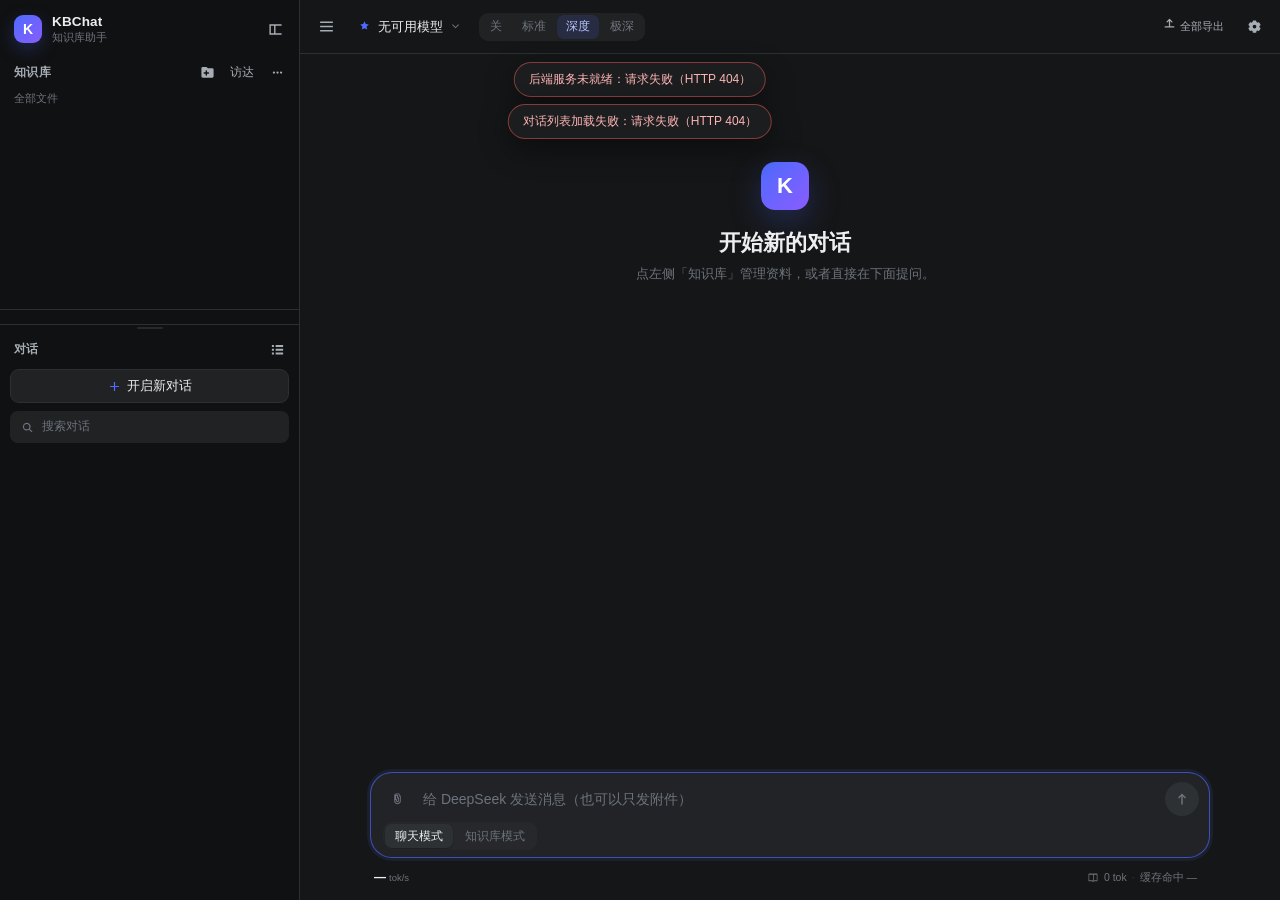
==== web/index.html @ 8028b0f0 "feat: initial commit with exact token counting" ====
<!DOCTYPE html>
<html lang="zh-CN">
<head>
  <meta charset="UTF-8">
  <meta name="viewport" content="width=device-width, initial-scale=1.0">
  <meta name="theme-color" content="#151617">
  <link rel="icon" href="./favicon.svg" type="image/svg+xml">
  <title>KBChat · 企业知识库助手</title>
  <link rel="stylesheet" href="./style.css">
  <script src="./vendor/marked.min.js"></script>
</head>
<body>
  <div id="app">
    <!-- ================= 侧边栏：只有对话 ================= -->
    <aside id="sidebar" aria-label="对话侧边栏">
      <div class="sb-inner">
        <div class="sb-brand">
          <div class="brand-mark">K</div>
          <div class="brand-text">
            <b>KBChat</b>
            <span>知识库助手</span>
          </div>
          <button id="btn-collapse-sidebar" class="icon-btn" title="收起侧边栏（Ctrl/⌘+B）" aria-label="收起侧边栏"></button>
        </div>

        <section id="kb-section" class="kb-section" aria-label="知识库">
          <div class="pane-head">
            <div class="pane-title">
              <span>知识库</span>
              <span class="pane-count" id="kb-title-count"></span>
            </div>
            <div class="pane-actions">
              <button id="btn-new-folder" class="icon-btn" title="新建目录" aria-label="新建目录"></button>
              <button id="btn-open-finder" class="btn btn-ghost btn-xs" title="在访达中打开知识库">访达</button>
              <button id="btn-kb-more" class="icon-btn" title="更多操作" aria-label="知识库更多操作"></button>
            </div>
          </div>
          <div class="kb-toolbar">
            <div class="kb-location" id="kb-location">全部文件</div>
          </div>
          <div class="tree-body">
            <div id="tree" class="tree" role="tree"></div>
            <div id="tree-empty" class="pane-empty" hidden>
              <p>知识库还是空的</p>
              <button id="btn-upload-empty" class="btn btn-primary btn-sm">在访达中打开</button>
            </div>
          </div>
          <div class="kb-stats" id="kb-stats"></div>
        </section>

        <div id="sb-splitter" class="sb-splitter" title="拖动调整知识库 / 对话比例" role="separator" aria-orientation="horizontal"></div>

        <section id="conv-section" class="conv-section" aria-label="对话列表">
          <div class="pane-head">
            <div class="pane-title">对话 <span class="pane-count" id="conv-count"></span></div>
            <div class="pane-actions">
              <button id="btn-conv-manage" class="icon-btn" title="批量管理" aria-label="批量管理" aria-pressed="false"></button>
            </div>
          </div>
          <button id="btn-new-conv" class="conv-new-btn">
            <span class="conv-new-ico" id="conv-new-ico"></span>
            <span>开启新对话</span>
          </button>
          <button id="btn-open-search" class="conv-search-trigger" type="button" title="搜索所有对话内容">
            <span class="conv-search-ico" id="conv-search-ico"></span>
            <span>搜索对话</span>
          </button>
          <div id="conv-list" class="conv-list" role="listbox" aria-label="对话列表"></div>

          <div id="conv-batch" class="conv-batch" hidden>
            <div class="conv-batch-head">
              <span id="conv-batch-count">已选 0 项</span>
              <button id="conv-batch-all" class="link-btn">全选</button>
            </div>
            <div class="conv-batch-actions">
              <button id="conv-batch-pin" class="btn btn-ghost btn-sm">置顶</button>
              <button id="conv-batch-del" class="btn btn-danger btn-sm">删除</button>
              <button id="conv-batch-cancel" class="btn btn-ghost btn-sm">取消</button>
            </div>
          </div>
        </section>
      </div>
      <div id="sidebar-resizer" class="sidebar-resizer" role="separator" aria-orientation="vertical" title="拖动调整侧边栏宽度"></div>
    </aside>
    <div id="sidebar-mask" hidden></div>

    <!-- ================= 主区域 ================= -->
    <main id="main">
      <header id="topbar">
        <button id="btn-hamburger" class="icon-btn" title="收起/展开侧边栏" aria-label="切换侧边栏"></button>

        <div class="topbar-item" id="model-select-wrap">
          <button id="model-select-btn" class="topbar-btn" aria-haspopup="listbox" aria-expanded="false" title="选择模型">
            <span class="model-star" id="model-star"></span>
            <span id="model-select-label">加载中…</span>
            <span class="caret" id="model-caret"></span>
          </button>
          <div id="model-menu" class="dropdown-menu" role="listbox" hidden></div>
        </div>

        <div class="depth-seg" id="depth-seg" role="radiogroup" aria-label="思考档位">
          <button class="seg-btn" data-depth="none" role="radio">关</button>
          <button class="seg-btn" data-depth="low" role="radio">标准</button>
          <button class="seg-btn" data-depth="high" role="radio">深度</button>
          <button class="seg-btn" data-depth="max" role="radio">极深</button>
        </div>

        <div class="topbar-spacer"></div>

        <button id="btn-export-conv" class="topbar-export" title="导出全部对话（txt）">
          <span id="topbar-export-ico"></span>
          <span class="topbar-export-label">全部导出</span>
        </button>
        <button id="btn-settings-top" class="icon-btn" title="设置" aria-label="设置"></button>
      </header>

      <div id="chat-scroll">
        <div id="chat-empty" class="chat-empty">
          <div class="empty-mark">K</div>
          <h1>开始新的对话</h1>
          <p>点左侧「知识库」管理资料，或者直接在下面提问。</p>
        </div>

        <div id="messages" class="messages" hidden></div>

      </div>

      <div id="quick-nav" class="quick-nav" hidden aria-label="对话快速定位">
        <div id="qn-panel" class="qn-panel">
          <div id="qn-track" class="qn-track" role="list" aria-label="对话快速定位"></div>
        </div>
        <div id="qn-preview" class="qn-preview" hidden aria-live="polite">
          <div id="qn-preview-text" class="qn-preview-text"></div>
          <div id="qn-preview-ai" class="qn-preview-ai" hidden></div>
          <div class="qn-preview-foot">
            <span id="qn-preview-title"></span>
            <span id="qn-preview-att"></span>
          </div>
        </div>
      </div>

      <div id="input-area">
        <div class="composer" id="composer">
          <div id="attachment-strip" class="attachment-strip" hidden></div>
          <div class="composer-row">
            <button id="btn-attach" class="composer-icon" title="添加附件（可多选，最多 50 个）" aria-label="添加附件"></button>
            <textarea id="chat-input" rows="1" placeholder="给 DeepSeek 发送消息（也可以只发附件）" aria-label="消息输入框"></textarea>
            <button id="btn-clear-draft" class="composer-cancel" hidden>取消</button>
            <button id="btn-send" class="send-btn" disabled aria-label="发送"></button>
          </div>
          <div class="composer-bar">
            <div class="mode-toggle" role="tablist" aria-label="对话模式">
              <button id="mode-chat" class="mode-btn active" role="tab" aria-selected="true">聊天模式</button>
              <button id="mode-kb" class="mode-btn" role="tab" aria-selected="false">知识库模式</button>
            </div>
            <div class="composer-spacer"></div>
            <div id="attach-summary" class="attach-summary" hidden></div>
            <div id="attach-warning" class="attach-warning" hidden></div>
          </div>
        </div>
        <div class="status-bar" id="status-bar">
          <div class="status-speed" id="status-speed" title="输出速度（tokens / 秒）">
            <span id="speed-value">—</span><span class="status-unit">tok/s</span>
          </div>
          <button type="button" class="status-tokens" id="status-tokens" title="查看 token 用量明细" aria-haspopup="dialog" aria-expanded="false">
            <span class="status-db" id="status-db"></span>
            <span id="status-context">0 tok</span>
            <span class="status-dot">·</span>
            <span id="status-cache">缓存命中 —</span>
          </button>
        </div>
        <div id="usage-pop" class="popover from-status" role="dialog" aria-label="Token 用量" hidden>
          <div class="pop-head">
            <span>Token 用量</span>
            <span class="mini-badge" id="up-precision">—</span>
          </div>
          <div class="up-row"><span>当前上下文</span><b id="up-context">0 / 1,000,000</b></div>
          <div class="up-bar"><span id="up-fill"></span></div>
          <div class="up-row"><span>占上下文比例</span><b id="up-context-pct">0%</b></div>
          <div class="up-sep"></div>
          <div class="up-row"><span>本会话累计</span><b id="up-conv">0 tokens</b></div>
          <div class="up-grid">
            <div><span>输入</span><b id="up-prompt">0</b></div>
            <div><span>输出</span><b id="up-completion">0</b></div>
          </div>
          <div class="up-sep"></div>
          <div class="up-row"><span>缓存命中</span><b id="up-cache-rate">—</b></div>
          <div class="up-grid up-grid-cache">
            <div><span>未缓存输入</span><b id="up-cache-miss">—</b></div>
            <div><span>缓存读取</span><b id="up-cache-hit">—</b></div>
          </div>
          <div class="up-sep"></div>
          <p class="up-note" id="up-note">输入 = 每轮请求的 prompt（含历史与附件），逐轮累加；输出 = 每次回复。计数由 DeepSeek 分词器精确统计。</p>
        </div>

      </div>
    </main>
  </div>

  <!-- ================= 全文搜索 ================= -->
  <div class="modal-mask" id="search-modal" hidden>
    <div class="modal search-modal" role="dialog" aria-modal="true" aria-labelledby="search-title">
      <div class="search-head">
        <span class="search-head-ico" id="search-head-ico"></span>
        <input id="search-input" class="search-input" type="search" placeholder="搜索所有对话内容" autocomplete="off" aria-label="搜索所有对话内容">
        <button id="search-close" class="icon-btn" type="button" title="关闭" aria-label="关闭搜索"></button>
      </div>
      <div id="search-results" class="search-results"></div>
      <div class="search-foot">
        <span id="search-count">输入关键词，搜索所有对话内容</span>
        <span>Esc 关闭 · Enter 打开第一条</span>
      </div>
    </div>
  </div>

  <!-- ================= 设置 ================= -->
  <div class="modal-mask" id="settings-modal" hidden>
    <div class="modal modal-settings" role="dialog" aria-modal="true" aria-labelledby="settings-title">
      <div class="modal-head">
        <h1 class="modal-title" id="settings-title">设置</h1>
        <button class="icon-btn" data-close="settings-modal" aria-label="关闭"></button>
      </div>
      <div class="settings-body">
        <section class="settings-sec">
          <h2>接口</h2>
          <div class="form-item">
            <label for="set-baseurl">Base URL</label>
            <input type="text" id="set-baseurl" class="input" placeholder="https://api.example.com/v1" autocomplete="off">
          </div>
          <div class="form-item">
            <label for="set-apikey">API Key</label>
            <div class="input-affix">
              <input type="password" id="set-apikey" class="input" placeholder="留空则不修改" autocomplete="new-password">
              <button type="button" id="btn-key-toggle" class="icon-btn input-affix-btn" title="显示/隐藏" aria-label="显示或隐藏 API Key"></button>
            </div>
          </div>
          <div class="form-item">
            <label for="set-model">模型</label>
            <input type="text" id="set-model" class="input" list="model-options" placeholder="输入模型名称，例如 deepseek-flash" autocomplete="off">
            <datalist id="model-options"></datalist>
            <p class="form-hint">可直接输入其他 OpenAI 兼容模型名称；deepseek-flash 为建议值。</p>
          </div>
        </section>

        <section class="settings-sec">
          <h2>上下文</h2>
          <div class="form-item">
            <label for="set-quota">上下文上限（tokens）</label>
            <input type="number" id="set-quota" class="input" min="1" step="1">
            <p class="form-hint">模型上下文长度，默认 1,000,000。底部状态栏显示当前会话上下文占用。</p>
          </div>
          <div class="form-item">
            <label>默认思考档位</label>
            <div class="depth-seg" id="depth-seg-settings" role="radiogroup" aria-label="思考档位">
              <button type="button" class="seg-btn" data-depth="none">关</button>
              <button type="button" class="seg-btn" data-depth="low">标准</button>
              <button type="button" class="seg-btn" data-depth="high">深度</button>
              <button type="button" class="seg-btn" data-depth="max">极深</button>
            </div>
          </div>
          <p class="form-hint" id="tokenizer-note"></p>
        </section>

      </div>
      <div class="modal-footer">
        <button class="btn btn-ghost" id="btn-settings-cancel">取消</button>
        <button class="btn btn-primary" id="btn-settings-save">保存</button>
      </div>
    </div>
  </div>

  <!-- ================= 文件预览 ================= -->
  <div class="modal-mask" id="preview-modal" hidden>
    <div class="modal modal-wide" role="dialog" aria-modal="true" aria-labelledby="preview-title">
      <div class="modal-head">
        <div>
          <h1 class="modal-title" id="preview-title">文件预览</h1>
          <p class="modal-sub" id="preview-meta"></p>
        </div>
        <button class="icon-btn" data-close="preview-modal" aria-label="关闭"></button>
      </div>
      <pre id="preview-content" class="preview-content"></pre>
      <div class="modal-footer">
        <button class="btn btn-ghost" id="btn-preview-download">下载原文件</button>
        <button class="btn btn-ghost" id="btn-preview-close">关闭</button>
      </div>
    </div>
  </div>

  <!-- ================= 图片灯箱 ================= -->
  <div id="image-lightbox" class="image-lightbox" hidden role="dialog" aria-modal="true" aria-label="图片预览">
    <button id="lb-close" class="lb-btn lb-close" type="button" title="关闭" aria-label="关闭"></button>
    <button id="lb-prev" class="lb-btn lb-prev" type="button" title="上一张" aria-label="上一张"></button>
    <img id="lb-img" class="lb-img" alt="">
    <button id="lb-next" class="lb-btn lb-next" type="button" title="下一张" aria-label="下一张"></button>
    <div class="lb-cap"><span id="lb-name"></span><span id="lb-index"></span></div>
  </div>

  <!-- ================= 访达式知识库窗口 ================= -->
  <div class="modal-mask finder-mask" id="finder-modal" hidden>
    <div class="finder" id="finder" role="dialog" aria-modal="true" aria-labelledby="finder-title">
      <div class="finder-titlebar" id="finder-titlebar">
        <button id="finder-close" class="traffic-close" title="关闭" aria-label="关闭知识库"></button>
        <div class="finder-title" id="finder-title">知识库</div>
        <div class="finder-title-actions">
          <button id="finder-new-folder" class="icon-btn" title="新建文件夹" aria-label="新建文件夹"></button>
          <button id="finder-refresh" class="icon-btn" title="刷新" aria-label="刷新"></button>
          <button id="finder-import" class="btn btn-ghost btn-xs" title="导入文件或文件夹">导入</button>
        </div>
      </div>

      <div class="finder-toolbar">
        <div class="finder-nav">
          <button id="finder-back" class="icon-btn" title="后退" aria-label="后退"></button>
          <button id="finder-forward" class="icon-btn" title="前进" aria-label="前进"></button>
        </div>
        <div id="finder-crumbs" class="finder-crumbs"></div>
        <div class="finder-toolbar-spacer"></div>
        <div class="finder-view-toggle">
          <button id="finder-view-list" class="icon-btn active" title="列表视图" aria-label="列表视图"></button>
          <button id="finder-view-grid" class="icon-btn" title="图标视图" aria-label="图标视图"></button>
        </div>
        <button id="finder-sort-btn" class="btn btn-ghost btn-xs" title="排序方式">名称 ↑</button>
        <label class="finder-search">
          <span id="finder-search-ico"></span>
          <input id="finder-search" type="search" placeholder="搜索当前文件夹" autocomplete="off">
        </label>
      </div>

      <div id="finder-list-head" class="finder-list-head">
        <button type="button" data-sort="name" class="fh fh-name">名称<span class="sort-ind"></span></button>
        <button type="button" data-sort="date" class="fh fh-date">修改日期<span class="sort-ind"></span></button>
        <button type="button" data-sort="size" class="fh fh-size">大小<span class="sort-ind"></span></button>
        <button type="button" data-sort="kind" class="fh fh-kind">种类<span class="sort-ind"></span></button>
      </div>

      <div id="finder-body" class="finder-body" tabindex="0"></div>

      <div class="finder-statusbar">
        <span id="finder-status">0 个项目</span>
        <span id="finder-total"></span>
        <span id="finder-selection"></span>
        <div class="finder-status-actions" id="finder-status-actions" hidden>
          <button id="finder-act-open" class="btn btn-ghost btn-xs">打开</button>
          <button id="finder-act-rename" class="btn btn-ghost btn-xs">重命名</button>
          <button id="finder-act-copy" class="btn btn-ghost btn-xs">复制</button>
          <button id="finder-act-paste" class="btn btn-ghost btn-xs">粘贴</button>
          <button id="finder-act-delete" class="btn btn-ghost btn-xs danger">删除</button>
        </div>
        <span class="finder-hint" id="finder-hint">拖入文件 / 文件夹即可入库</span>
      </div>

      <div id="finder-drop" class="finder-drop" hidden>
        <div class="finder-drop-card">
          <span id="finder-drop-ico"></span>
          <b>松开即可导入</b>
          <small>文件与文件夹都会保留目录结构</small>
        </div>
      </div>
    </div>
  </div>

  <!-- ================= 确认 / 输入弹窗 ================= -->
  <div class="modal-mask" id="confirm-modal" hidden>
    <div class="modal modal-sm" role="alertdialog" aria-modal="true" aria-labelledby="confirm-title">
      <h1 class="modal-title" id="confirm-title">请确认</h1>
      <p class="confirm-text" id="confirm-text">确认删除？</p>
      <div class="modal-footer">
        <button class="btn btn-ghost" id="btn-confirm-cancel">取消</button>
        <button class="btn btn-danger" id="btn-confirm-ok">删除</button>
      </div>
    </div>
  </div>

  <div class="modal-mask" id="prompt-modal" hidden>
    <div class="modal modal-sm" role="dialog" aria-modal="true" aria-labelledby="prompt-title">
      <h1 class="modal-title" id="prompt-title">输入</h1>
      <div class="form-item">
        <label id="prompt-label" for="prompt-input">名称</label>
        <input type="text" id="prompt-input" class="input" autocomplete="off">
      </div>
      <div class="modal-footer">
        <button class="btn btn-ghost" id="btn-prompt-cancel">取消</button>
        <button class="btn btn-primary" id="btn-prompt-ok">确定</button>
      </div>
    </div>
  </div>

  <div id="toast-container" aria-live="polite"></div>

  <input type="file" id="file-upload-input" multiple hidden accept=".txt,.md,.csv,.pdf,.docx,.xlsx">
  <input type="file" id="folder-upload-input" webkitdirectory multiple hidden>
  <input type="file" id="chat-attach-input" multiple hidden accept=".txt,.md,.csv,.pdf,.docx,.xlsx,image/*">
  <input type="file" id="edit-attach-input" multiple hidden accept=".txt,.md,.csv,.pdf,.docx,.xlsx,image/*">
  <input type="file" id="file-import-input" accept=".json,application/json" hidden>

  <script type="module" src="./app.js"></script>
</body>
</html>
---- web/style.css ----
/* ============================================================
   KBChat · 深色知识库聊天工作台
   设计目标：30% 知识库 / 70% 对话；两块独立滚动；附件横向卡片；
   对话末尾精确 token 汇总；右侧可选快速定位。
   ============================================================ */

:root {
  color-scheme: dark;
  --bg: #151617;
  --bg-sidebar: #101112;
  --bg-elev: #1b1d1f;
  --surface: #202224;
  --surface-2: #26282b;
  --surface-3: #2e3134;
  --border: #2c2f33;
  --border-strong: #3b3f44;
  --text: #eceef0;
  --text-2: #a7adb5;
  --text-3: #6d737c;
  --text-think: #8fa4c9;
  --accent: #4d6bfe;
  --accent-hover: #607dff;
  --accent-soft: rgba(77, 107, 254, .14);
  --user-bubble: #26324a;
  --danger: #f05b5b;
  --warning: #e6a23c;
  --success: #43c98b;
  --radius-sm: 8px;
  --radius-md: 12px;
  --radius-lg: 18px;
  --radius-xl: 22px;
  --sidebar-w: 300px;
  --kb-h: 30%;
  --topbar-h: 54px;
  --font: -apple-system, BlinkMacSystemFont, "Segoe UI", "PingFang SC",
    "Hiragino Sans GB", "Microsoft YaHei", "Helvetica Neue", sans-serif;
  --mono: ui-monospace, SFMono-Regular, "SF Mono", Consolas, "Liberation Mono", monospace;
}

* { box-sizing: border-box; margin: 0; padding: 0; }

[hidden] { display: none !important; }

html, body {
  height: 100%;
  overflow: hidden;
  background: var(--bg);
  color: var(--text);
  font-family: var(--font);
  font-size: 14px;
  line-height: 1.6;
  -webkit-font-smoothing: antialiased;
  text-rendering: optimizeLegibility;
}

button, input, textarea, select { font: inherit; color: inherit; }
button { background: none; border: none; cursor: pointer; }
button:disabled { cursor: not-allowed; }
img { display: block; }
a { color: var(--accent); }

:focus-visible { outline: 2px solid rgba(77, 107, 254, .55); outline-offset: 1px; }

* { scrollbar-width: thin; scrollbar-color: #35393e transparent; }
::-webkit-scrollbar { width: 10px; height: 10px; }
::-webkit-scrollbar-track { background: transparent; }
::-webkit-scrollbar-thumb {
  background: #35393e; border-radius: 8px;
  border: 2px solid transparent; background-clip: content-box;
}
::-webkit-scrollbar-thumb:hover { background: #474c52; background-clip: content-box; }

.ico { display: block; flex: 0 0 auto; }

#app { display: flex; height: 100dvh; overflow: hidden; }

/* ============================================================
   侧边栏
   ============================================================ */
#sidebar {
  position: relative;
  width: var(--sidebar-w);
  flex: 0 0 var(--sidebar-w);
  display: flex;
  flex-direction: column;
  background: var(--bg-sidebar);
  border-right: 1px solid var(--border);
  transition: width .22s ease, flex-basis .22s ease;
  z-index: 30;
}

.sb-inner {
  display: flex;
  flex-direction: column;
  height: 100%;
  min-width: 0;
  overflow: hidden;
  transition: opacity .16s ease;
}

body.sidebar-collapsed #sidebar { width: 0; flex-basis: 0; border-right: none; }
body.sidebar-collapsed .sb-inner { opacity: 0; pointer-events: none; }

.sidebar-resizer {
  position: absolute; top: 0; right: -3px; width: 6px; height: 100%;
  cursor: col-resize; z-index: 45; border-radius: 3px;
}
.sidebar-resizer:hover, .sidebar-resizer.dragging { background: var(--accent-soft); }

.sb-brand {
  display: flex; align-items: center; gap: 10px;
  padding: 14px 10px 10px 14px; flex: 0 0 auto;
}
.brand-mark {
  width: 28px; height: 28px; border-radius: 9px; flex: 0 0 28px;
  display: grid; place-items: center;
  font-weight: 700; font-size: 14px; color: #fff;
  background: linear-gradient(135deg, #4d6bfe, #8a5cff);
  box-shadow: 0 6px 18px rgba(77, 107, 254, .25);
}
.brand-text { min-width: 0; line-height: 1.25; }
.brand-text b { display: block; font-size: 13.5px; letter-spacing: .01em; }
.brand-text span { display: block; font-size: 10.5px; color: var(--text-3); }
#btn-collapse-sidebar { margin-left: auto; }

/* ---- 知识库 ---- */
.kb-section {
  flex: 0 0 var(--kb-h);
  min-height: 150px;
  max-height: 70%;
  display: flex; flex-direction: column; min-width: 0;
}
.pane-head {
  display: flex; align-items: center; justify-content: space-between;
  gap: 6px; padding: 4px 8px 4px 14px; flex: 0 0 auto;
}
.pane-title {
  display: flex; align-items: baseline; gap: 6px;
  font-size: 11.5px; font-weight: 600; letter-spacing: .04em; color: var(--text-2);
}
.pane-count { font-size: 10.5px; font-weight: 400; color: var(--text-3); }
.pane-actions { display: flex; align-items: center; gap: 1px; }

.kb-toolbar {
  display: flex; align-items: center; justify-content: space-between; gap: 8px;
  padding: 0 14px 6px; font-size: 10.5px; color: var(--text-3);
  flex: 0 0 auto;
}
.kb-location { overflow: hidden; text-overflow: ellipsis; white-space: nowrap; }
.kb-total { font-variant-numeric: tabular-nums; white-space: nowrap; }

.tree-body {
  flex: 1 1 auto; min-height: 0; display: flex; flex-direction: column;
  overflow: hidden; padding: 0 6px;
}
.tree { flex: 1 1 auto; min-height: 0; overflow-y: auto; overflow-x: hidden; padding: 2px 0 8px; }
.kb-stats {
  flex: 0 0 auto; padding: 6px 14px 8px;
  font-size: 10.5px; color: var(--text-3);
  border-top: 1px solid var(--border);
  display: flex; justify-content: space-between; gap: 12px;
  font-variant-numeric: tabular-nums; white-space: nowrap;
}
.kb-stats span { overflow: hidden; text-overflow: ellipsis; }

.pane-empty {
  flex: 1; display: flex; flex-direction: column; align-items: center; justify-content: center;
  gap: 10px; text-align: center; color: var(--text-3); font-size: 11.5px;
  padding: 14px;
}

/* ---- 目录树行 ---- */
.tree-row {
  position: relative;
  display: flex; align-items: center; gap: 5px;
  height: 29px;
  padding: 0 6px 0 calc(4px + var(--depth, 0) * 14px);
  border-radius: 7px;
  color: var(--text-2);
  font-size: 12.5px; line-height: 18px;
  cursor: pointer; user-select: none;
  transition: background .12s ease, color .12s ease;
}
.tree-row:hover { background: var(--surface); color: var(--text); }
.tree-row.selected { background: var(--accent-soft); color: #ccd5ff; }
.tree-row.drag-over { outline: 1px dashed var(--accent); outline-offset: -1px; }
.tree-twisty {
  flex: 0 0 12px; width: 12px; height: 12px;
  display: grid; place-items: center; color: var(--text-3);
  transition: transform .12s ease; border-radius: 3px;
}
.tree-row.open .tree-twisty { transform: rotate(90deg); }
.tree-twisty.leaf { visibility: hidden; }
.tree-ico { flex: 0 0 15px; display: flex; color: var(--text-3); }
.tree-row.folder .tree-ico { color: #8ea2c9; }
.tree-row.selected .tree-ico { color: var(--accent); }
.tree-name { flex: 1; min-width: 0; overflow: hidden; text-overflow: ellipsis; white-space: nowrap; }
.tree-meta {
  flex: 0 0 auto; font-size: 9.5px; color: var(--text-3);
  font-variant-numeric: tabular-nums; letter-spacing: -.01em;
}
.tree-acts { display: none; align-items: center; gap: 1px; }
.tree-row:hover .tree-meta { display: none; }
.tree-row:hover .tree-acts { display: flex; }
.tree-act {
  width: 20px; height: 20px; border-radius: 5px;
  display: grid; place-items: center; color: var(--text-3);
}
.tree-act:hover { background: var(--surface-3); color: var(--text); }
.tree-act.danger:hover { background: rgba(240, 91, 91, .16); color: var(--danger); }

.sb-splitter {
  position: relative; flex: 0 0 7px; height: 7px; cursor: row-resize;
  border-top: 1px solid var(--border);
}
.sb-splitter::after {
  content: ""; position: absolute; left: 50%; top: 50%;
  transform: translate(-50%, -50%);
  width: 26px; height: 2px; border-radius: 2px;
  background: var(--border-strong); opacity: .55;
  transition: opacity .12s, background .12s;
}
.sb-splitter:hover::after, .sb-splitter.dragging::after { opacity: 1; background: var(--accent); }

/* ---- 对话列表 ---- */
.conv-section {
  flex: 1 1 auto; min-height: 0;
  display: flex; flex-direction: column;
  padding-bottom: 6px;
}
.conv-search-ico { color: var(--text-3); display: flex; }

.conv-list { flex: 1 1 auto; min-height: 0; overflow-y: auto; padding: 2px 6px 10px; }
.conv-group {
  padding: 9px 8px 4px; font-size: 10px; color: var(--text-3);
  letter-spacing: .06em; user-select: none;
}
.conv-item {
  position: relative;
  display: flex; align-items: center; gap: 7px;
  padding: 6px 8px; min-height: 34px;
  border-radius: 8px; cursor: pointer;
  transition: background .12s ease;
}
.conv-item:hover { background: var(--surface); }
.conv-item.selected { background: var(--accent-soft); }
.conv-item.dragging { opacity: .45; }
.conv-item.drag-over { box-shadow: inset 0 2px 0 0 var(--accent); }
.conv-mode { flex: 0 0 14px; display: flex; color: var(--text-3); }
.conv-item.selected .conv-mode { color: var(--accent); }
.conv-main { flex: 1; min-width: 0; display: flex; flex-direction: column; }
.conv-title {
  font-size: 12.5px; line-height: 17px; color: var(--text);
  white-space: nowrap; overflow: hidden; text-overflow: ellipsis;
}
.conv-item.selected .conv-title { color: #d6deff; }
.conv-time { font-size: 9.5px; line-height: 13px; color: var(--text-3); font-variant-numeric: tabular-nums; }
.conv-actions {
  display: none; align-items: center; gap: 1px;
  position: absolute; right: 4px; top: 50%; transform: translateY(-50%);
  padding: 2px; border-radius: 6px;
  background: var(--surface-2); box-shadow: 0 2px 8px rgba(0, 0, 0, .3);
}
.conv-item:hover .conv-actions { display: flex; }
.conv-actions .icon-btn { width: 22px; height: 22px; }

.conv-empty {
  padding: 30px 12px; text-align: center;
  font-size: 11.5px; color: var(--text-3); line-height: 1.8;
}

/* ============================================================
   主区域 / 顶栏
   ============================================================ */
#main {
  position: relative; flex: 1 1 auto; min-width: 0;
  display: flex; flex-direction: column;
}

#topbar {
  position: relative; z-index: 20;
  flex: 0 0 var(--topbar-h); height: var(--topbar-h);
  display: flex; align-items: center; gap: 8px;
  padding: 0 12px;
  border-bottom: 1px solid var(--border);
  background: var(--bg);
}
.topbar-spacer { flex: 1 1 auto; }
.topbar-item { position: relative; }

.topbar-btn {
  display: inline-flex; align-items: center; gap: 7px;
  height: 32px; padding: 0 9px; border-radius: 8px;
  border: 1px solid transparent;
  font-size: 12.5px; color: var(--text);
  transition: background .12s ease;
}
.topbar-btn:hover { background: var(--surface); }
.model-star, .caret { display: flex; color: var(--text-3); }
.model-star { color: var(--accent); }
#model-select-label { max-width: 180px; overflow: hidden; text-overflow: ellipsis; white-space: nowrap; }

.depth-seg {
  display: inline-flex; align-items: center; gap: 2px;
  padding: 2px; border-radius: 9px;
  background: var(--surface);
}
.seg-btn {
  height: 24px; padding: 0 9px; border-radius: 7px;
  font-size: 11.5px; color: var(--text-3);
  transition: background .12s, color .12s;
}
.seg-btn:hover { color: var(--text-2); }
.seg-btn.active { background: var(--accent-soft); color: #b8c4ff; }

/* 用量弹层 */
.popover {
  position: fixed; top: calc(var(--topbar-h) + 6px); right: 74px;
  width: 336px; z-index: 80;
  padding: 14px 16px;
  background: var(--bg-elev);
  border: 1px solid var(--border-strong);
  border-radius: 14px;
  box-shadow: 0 20px 60px rgba(0, 0, 0, .55);
  animation: pop-in .12s ease-out;
}
@keyframes pop-in { from { opacity: 0; transform: translateY(-4px) scale(.99); } to { opacity: 1; transform: none; } }
.pop-head { display: flex; align-items: center; justify-content: space-between; margin-bottom: 10px; font-size: 12px; color: var(--text-2); font-weight: 600; }
.up-row { display: flex; align-items: baseline; justify-content: space-between; gap: 10px; padding: 3px 0; font-size: 11.5px; color: var(--text-3); }
.up-row b { font-weight: 500; color: var(--text); font-variant-numeric: tabular-nums; }
.up-bar { height: 5px; margin: 5px 0 3px; border-radius: 3px; background: var(--surface-3); overflow: hidden; }
.up-bar span { display: block; height: 100%; width: 0; background: var(--accent); border-radius: 3px; }
.up-sep { height: 1px; background: var(--border); margin: 9px 0 7px; }
.up-grid { display: grid; grid-template-columns: repeat(3, 1fr); gap: 8px; margin: 4px 0 2px; }
.up-grid div { background: var(--surface); border: 1px solid var(--border); border-radius: 8px; padding: 6px 8px; }
.up-grid span { display: block; font-size: 9.5px; color: var(--text-3); }
.up-grid b { display: block; font-size: 12px; font-weight: 500; font-variant-numeric: tabular-nums; }
.up-note { margin-top: 9px; font-size: 10px; line-height: 16px; color: var(--text-3); }

/* ============================================================
   对话流
   ============================================================ */
#chat-scroll {
  flex: 1 1 auto; min-height: 0;
  overflow-y: auto; overflow-x: hidden;
  scroll-behavior: auto;
  scrollbar-gutter: stable;
}

.messages {
  width: 100%; max-width: 840px; margin: 0 auto;
  padding: 26px 24px 8px;
  display: flex; flex-direction: column; gap: 26px;
}

.chat-empty {
  max-width: 720px; margin: 0 auto;
  padding: 12vh 24px 24px; text-align: center; color: var(--text-2);
}
.empty-mark {
  width: 48px; height: 48px; margin: 0 auto 18px;
  border-radius: 14px; display: grid; place-items: center;
  font-weight: 700; font-size: 22px; color: #fff;
  background: linear-gradient(135deg, #4d6bfe, #8a5cff);
  box-shadow: 0 12px 32px rgba(77, 107, 254, .25);
}
.chat-empty h1 { font-size: 22px; line-height: 30px; font-weight: 600; color: var(--text); margin-bottom: 6px; }
.chat-empty p { font-size: 12.5px; color: var(--text-3); }
/* ---- 用户消息 ---- */
.msg-user-wrap {
  align-self: flex-end;
  max-width: 82%;
  display: flex; flex-direction: column; align-items: flex-end; gap: 7px;
  animation: msg-in .18s ease-out;
}
.msg-user {
  background: var(--user-bubble);
  border-radius: 16px 16px 4px 16px;
  padding: 9px 14px;
  font-size: 14px; line-height: 23px; color: #eef1ff;
  white-space: pre-wrap; word-break: break-word; overflow-wrap: anywhere;
}
.msg-user:empty { display: none; }
.msg-user-wrap .attach-row { width: 100%; justify-content: flex-end; }
.msg-user-actions {
  display: flex; gap: 10px; padding-right: 2px;
  opacity: 0; transition: opacity .12s;
}
.msg-user-wrap:hover .msg-user-actions { opacity: 1; }
.msg-user-actions .msg-action { font-size: 11px; }

@keyframes msg-in { from { opacity: 0; transform: translateY(6px); } to { opacity: 1; transform: none; } }

/* ---- AI 消息 ---- */
.msg-ai { align-self: stretch; min-width: 0; animation: msg-in .18s ease-out; }
.msg-ai + .msg-ai { margin-top: -6px; }

.think-toggle {
  display: inline-flex; align-items: center; gap: 6px;
  padding: 2px 0; margin-bottom: 6px;
  font-size: 11.5px; line-height: 18px; color: var(--text-think);
  transition: color .12s;
}
.think-toggle:hover { color: var(--text-2); }
.think-caret { display: flex; transition: transform .14s ease; }
.think-toggle.open .think-caret { transform: rotate(90deg); }
.think-toggle.streaming .think-label::after {
  content: ""; display: inline-block; width: 6px; height: 6px; margin-left: 6px;
  border-radius: 50%; background: var(--text-think);
  animation: blink 1s ease-in-out infinite; vertical-align: middle;
}
.think-body {
  display: none;
  margin: 0 0 10px 5px; padding: 2px 0 2px 12px;
  border-left: 2px solid var(--border-strong);
  font-size: 12.5px; line-height: 20px; color: var(--text-2);
  white-space: pre-wrap; word-break: break-word;
  max-height: 300px; overflow-y: auto;
}
.think-body.open { display: block; }

.md-body { font-size: 14px; line-height: 24px; color: var(--text); overflow-wrap: anywhere; }
.md-body > :first-child { margin-top: 0; }
.md-body > :last-child { margin-bottom: 0; }
.md-body p { margin: 0 0 8px; }
.md-body h1, .md-body h2, .md-body h3, .md-body h4 {
  margin: 16px 0 8px; font-weight: 600; line-height: 1.45;
}
.md-body h1 { font-size: 18px; }
.md-body h2 { font-size: 16px; }
.md-body h3, .md-body h4 { font-size: 14.5px; }
.md-body ul, .md-body ol { margin: 0 0 8px; padding-left: 22px; }
.md-body li { margin: 2px 0; }
.md-body a { color: #8ba3ff; text-decoration: none; }
.md-body a:hover { text-decoration: underline; }
.md-body code {
  font-family: var(--mono); font-size: 12.5px; line-height: 20px;
  background: var(--surface); border: 1px solid var(--border);
  border-radius: 5px; padding: 1px 5px;
}
.md-body pre {
  background: var(--surface); border: 1px solid var(--border);
  border-radius: 10px; padding: 12px;
  overflow-x: auto; margin: 0 0 10px;
}
.md-body pre code { background: none; border: none; padding: 0; font-size: 12.5px; }
.md-body blockquote {
  margin: 0 0 10px; padding: 2px 0 2px 12px;
  border-left: 3px solid var(--border-strong); color: var(--text-2);
}
.md-body table { border-collapse: collapse; margin: 0 0 10px; max-width: 100%; display: block; overflow-x: auto; }
.md-body th, .md-body td { border: 1px solid var(--border); padding: 5px 10px; font-size: 12.5px; }
.md-body th { background: var(--surface); }
.md-body hr { border: none; border-top: 1px solid var(--border); margin: 14px 0; }

.msg-foot {
  display: flex; align-items: center; justify-content: space-between; gap: 12px;
  min-height: 24px; margin-top: 8px;
}
.msg-tokens {
  font-size: 11px; color: var(--text-3);
  font-variant-numeric: tabular-nums; white-space: nowrap;
  overflow: hidden; text-overflow: ellipsis;
}
.msg-tokens b { font-weight: 500; color: var(--text-2); }
.msg-actions { display: flex; align-items: center; gap: 12px; opacity: 0; transition: opacity .12s; }
.msg-ai:hover .msg-actions, .msg-ai:focus-within .msg-actions { opacity: 1; }
.msg-action {
  display: inline-flex; align-items: center; gap: 4px;
  font-size: 11px; color: var(--text-3); padding: 2px 0;
  transition: color .12s;
}
.msg-action:hover { color: var(--text); }
.msg-action.danger:hover { color: var(--danger); }

.msg-retry {
  margin: 2px 0 6px; font-size: 11.5px; color: var(--warning);
}
.msg-error {
  display: flex; align-items: center; gap: 10px; flex-wrap: wrap;
  margin: 6px 0; padding: 8px 12px;
  border: 1px solid rgba(240, 91, 91, .35);
  background: rgba(240, 91, 91, .07);
  border-radius: 9px;
  color: #ffb4b4; font-size: 12px; line-height: 19px;
}
.link-btn { color: var(--accent); font-size: 11.5px; text-decoration: none; }
.link-btn:hover { text-decoration: underline; }

.typing { display: inline-flex; gap: 5px; padding: 6px 0; }
.typing i {
  width: 6px; height: 6px; border-radius: 50%; background: var(--text-3);
  animation: breath 700ms ease-in-out infinite;
}
.typing i:nth-child(2) { animation-delay: 140ms; }
.typing i:nth-child(3) { animation-delay: 280ms; }
@keyframes breath { 0%, 100% { opacity: .25; transform: scale(.85); } 50% { opacity: 1; transform: scale(1); } }
@keyframes blink { 0%, 100% { opacity: .25; } 50% { opacity: 1; } }

.msg-edit-box {
  align-self: flex-end; width: 100%; max-width: 82%;
  padding: 10px; border-radius: var(--radius-md);
  background: var(--surface); border: 1px solid var(--accent);
  display: flex; flex-direction: column; gap: 8px;
}
.msg-edit-textarea {
  width: 100%; min-height: 62px; max-height: 220px; resize: vertical;
  padding: 6px 8px; border-radius: 8px;
  background: var(--bg); border: 1px solid var(--border);
  color: var(--text); font-family: inherit; font-size: 13.5px; line-height: 22px;
  outline: none;
}
.msg-edit-bar { display: flex; align-items: center; gap: 8px; }
.msg-edit-hint { font-size: 10.5px; color: var(--text-3); }
.flex-spacer { flex: 1; }

/* ============================================================
   附件卡片（草稿 / 消息共用）
   ============================================================ */
.attach-row { position: relative; display: flex; align-items: center; max-width: 100%; min-width: 0; }
.attach-track {
  display: flex; gap: 8px; align-items: stretch;
  overflow-x: auto; overflow-y: hidden;
  padding: 3px 1px; scroll-behavior: smooth;
  scrollbar-width: none; -ms-overflow-style: none;
  cursor: grab;
}
.attach-track::-webkit-scrollbar { display: none; }
.attach-track.dragging { cursor: grabbing; scroll-behavior: auto; }
.attach-card {
  position: relative; flex: 0 0 auto;
  width: 252px; min-width: 0;
  display: flex; align-items: center; gap: 10px;
  padding: 10px 12px;
  border-radius: 12px;
  background: var(--surface);
  border: 1px solid var(--border);
  transition: border-color .12s, background .12s;
}
.attach-card:hover { border-color: var(--border-strong); background: var(--surface-2); }
.attach-card.compact { width: 226px; padding: 7px 10px; gap: 8px; border-radius: 10px; }
.attach-ico {
  flex: 0 0 36px; width: 36px; height: 36px; border-radius: 10px;
  display: grid; place-items: center;
  color: #b5c2ff; background: linear-gradient(160deg, rgba(77, 107, 254, .28), rgba(77, 107, 254, .12));
}
.attach-ico.image { color: #c9b8ff; background: linear-gradient(160deg, rgba(138, 92, 255, .3), rgba(138, 92, 255, .12)); }
.attach-card.compact .attach-ico { flex-basis: 28px; width: 28px; height: 28px; border-radius: 8px; }
.attach-thumb {
  flex: 0 0 38px; width: 38px; height: 38px;
  border-radius: 8px; object-fit: cover;
  background: var(--surface-3);
}
.attach-card.compact .attach-thumb { flex-basis: 30px; width: 30px; height: 30px; border-radius: 7px; }
.attach-info { min-width: 0; flex: 1; display: flex; flex-direction: column; gap: 1px; }
.attach-name {
  font-size: 12.5px; line-height: 17px; color: var(--text);
  white-space: nowrap; overflow: hidden; text-overflow: ellipsis;
}
.attach-card.compact .attach-name { font-size: 12px; line-height: 16px; }
.attach-meta {
  font-size: 10px; line-height: 14px; color: var(--text-3);
  font-variant-numeric: tabular-nums;
  white-space: nowrap; overflow: hidden; text-overflow: ellipsis;
}
.attach-remove {
  position: absolute; top: -6px; right: -6px;
  width: 18px; height: 18px; border-radius: 50%;
  display: none; align-items: center; justify-content: center;
  background: var(--surface-3); border: 1px solid var(--border-strong);
  color: var(--text-2); z-index: 2;
}
.attach-card:hover .attach-remove { display: flex; }
.attach-remove:hover { background: var(--danger); color: #fff; border-color: var(--danger); }
.attach-card.pending { opacity: .75; }
.attach-card.pending .attach-meta { color: var(--text-think); }
.attach-card.error { border-color: rgba(240, 91, 91, .5); }
.attach-card.error .attach-meta { color: #ff9b9b; }

.attach-nav {
  position: absolute; top: 50%; transform: translateY(-50%);
  width: 22px; height: 22px; border-radius: 50%;
  display: none; align-items: center; justify-content: center;
  background: var(--bg-elev); border: 1px solid var(--border-strong);
  color: var(--text-2); z-index: 3;
  box-shadow: 0 4px 12px rgba(0, 0, 0, .45);
}
.attach-row.overflow .attach-nav { display: flex; }
.attach-row.at-start .attach-nav.left, .attach-row.at-end .attach-nav.right { display: none; }
.attach-nav.left { left: -9px; }
.attach-nav.right { right: -9px; }
.attach-nav:hover { color: var(--text); border-color: var(--accent); }

/* Token 用量弹层的小徽标 */
.mini-badge {
  padding: 1px 7px; border-radius: 999px;
  background: var(--accent-soft); color: #a9b8ff;
  font-size: 9.5px; font-weight: 500; letter-spacing: .02em;
}

/* ============================================================
   底部输入
   ============================================================ */
#input-area {
  flex: 0 0 auto;
  padding: 2px 18px 10px;
  background: linear-gradient(180deg, rgba(21, 22, 23, 0), var(--bg) 28%);
}
.composer {
  width: 100%; max-width: 840px; margin: 0 auto;
  background: var(--surface);
  border: 1px solid var(--border);
  border-radius: var(--radius-xl);
  padding: 8px 10px 7px;
  transition: border-color .14s, box-shadow .14s, background .14s;
}
.composer:focus-within {
  border-color: rgba(77, 107, 254, .65);
  box-shadow: 0 0 0 3px rgba(77, 107, 254, .1);
  background: #212326;
}
.attachment-strip { padding: 2px 2px 6px; }
.composer-row { display: flex; align-items: flex-end; gap: 6px; padding: 1px 0 0; }
.composer-icon {
  flex: 0 0 32px; width: 32px; height: 32px; margin-bottom: 1px;
  border-radius: 9px; display: grid; place-items: center;
  color: var(--text-3);
  transition: background .12s, color .12s;
}
.composer-icon:hover { background: var(--surface-2); color: var(--text); }
.composer-icon:disabled { opacity: .35; }
#chat-input {
  flex: 1 1 auto; min-width: 0;
  min-height: 34px; max-height: 150px;
  padding: 6px 4px;
  background: none; border: 0; outline: none; resize: none;
  color: var(--text); font-family: inherit; font-size: 14px; line-height: 22px;
}
#chat-input::placeholder { color: var(--text-3); }
.send-btn {
  flex: 0 0 34px; width: 34px; height: 34px;
  border-radius: 50%;
  display: grid; place-items: center;
  background: var(--accent); color: #fff;
  transition: background .12s, transform .08s;
}
.send-btn:hover:not(:disabled) { background: var(--accent-hover); }
.send-btn:active:not(:disabled) { transform: scale(.95); }
.send-btn:disabled { background: var(--surface-3); color: var(--text-3); }
.send-btn.sending { background: var(--surface-3); color: var(--text); }
.composer-bar {
  display: flex; align-items: center; gap: 8px;
  min-height: 28px; padding: 6px 2px 0;
}
.mode-toggle {
  display: inline-flex; gap: 2px; padding: 2px;
  border-radius: 9px; background: var(--surface-2);
}
.mode-btn {
  padding: 3px 10px; border-radius: 7px;
  font-size: 11.5px; color: var(--text-3);
  transition: background .12s, color .12s;
}
.mode-btn:hover { color: var(--text-2); }
.mode-btn.active { background: var(--surface-3); color: var(--text); box-shadow: 0 1px 2px rgba(0, 0, 0, .25); }
.composer-spacer { flex: 1 1 auto; }
.attach-summary { font-size: 10.5px; color: var(--text-3); white-space: nowrap; font-variant-numeric: tabular-nums; }
.attach-summary.over { color: var(--danger); }
.attach-warning { font-size: 10.5px; color: var(--danger); white-space: nowrap; }
.input-hint { max-width: 840px; margin: 6px auto 0; text-align: center; font-size: 10px; color: var(--text-3); }

/* ============================================================
   按钮 / 表单 / 菜单
   ============================================================ */
.btn {
  display: inline-flex; align-items: center; justify-content: center; gap: 6px;
  height: 32px; padding: 0 12px; border-radius: 8px;
  font-size: 12.5px; white-space: nowrap;
  transition: background .12s, border-color .12s, color .12s;
}
.btn-sm { height: 28px; padding: 0 10px; font-size: 12px; }
.btn-xs { height: 26px; padding: 0 8px; font-size: 11.5px; }
.btn-primary { background: var(--accent); color: #fff; }
.btn-primary:hover:not(:disabled) { background: var(--accent-hover); }
.btn-primary:disabled { background: var(--surface-3); color: var(--text-3); }
.btn-ghost { color: var(--text-2); }
.btn-ghost:hover { background: var(--surface-2); color: var(--text); }
.btn-danger { background: var(--danger); color: #fff; }
.btn-danger:hover { background: #ff6d6d; }
.btn-secondary { background: var(--surface); border: 1px solid var(--border); color: var(--text); }
.btn-secondary:hover { background: var(--surface-2); }

.icon-btn {
  width: 28px; height: 28px; border-radius: 7px;
  display: inline-grid; place-items: center;
  color: var(--text-2);
  transition: background .12s, color .12s;
}
.icon-btn:hover { background: var(--surface-2); color: var(--text); }

.input {
  width: 100%; height: 34px; padding: 0 10px;
  border-radius: 8px; border: 1px solid var(--border);
  background: var(--bg); color: var(--text); outline: none;
  font-size: 12.5px;
  transition: border-color .12s, box-shadow .12s;
}
.input:hover { border-color: var(--border-strong); }
.input:focus { border-color: var(--accent); box-shadow: 0 0 0 3px rgba(77, 107, 254, .1); }
.input::placeholder { color: var(--text-3); }
select.input { cursor: pointer; }
select.input option { background: var(--bg-elev); }

.form-item { margin-bottom: 12px; }
.form-item > label { display: block; margin-bottom: 5px; font-size: 11.5px; color: var(--text-2); }
.form-hint { margin-top: 5px; font-size: 10.5px; line-height: 16px; color: var(--text-3); }
.input-affix { position: relative; }
.input-affix .input { padding-right: 36px; }
.input-affix-btn { position: absolute; right: 3px; top: 3px; }
.check-row { display: flex; align-items: center; gap: 8px; font-size: 12px; color: var(--text-2); margin-bottom: 10px; cursor: pointer; }
.check-row input { accent-color: var(--accent); width: 14px; height: 14px; }

/* 模型下拉 */
.dropdown-menu {
  position: absolute; top: 38px; left: 0; z-index: 90;
  min-width: 220px; padding: 5px;
  background: var(--bg-elev); border: 1px solid var(--border-strong);
  border-radius: 10px; box-shadow: 0 16px 48px rgba(0, 0, 0, .5);
  animation: pop-in .1s ease-out;
}
.dropdown-item {
  display: flex; align-items: center; justify-content: space-between; gap: 10px;
  width: 100%; padding: 7px 9px; border-radius: 7px;
  font-size: 12.5px; color: var(--text); text-align: left;
}
.dropdown-item:hover { background: var(--surface); }
.dropdown-item.selected { color: #b9c5ff; background: var(--accent-soft); }
.dropdown-item .check { color: var(--accent); display: flex; }

/* ============================================================
   弹窗
   ============================================================ */
.modal-mask {
  position: fixed; inset: 0; z-index: 100;
  display: flex; align-items: center; justify-content: center;
  padding: 16px;
  background: rgba(0, 0, 0, .62);
  backdrop-filter: blur(3px);
  animation: fade-in .12s ease-out;
}
@keyframes fade-in { from { opacity: 0; } to { opacity: 1; } }
.modal {
  width: 520px; max-width: calc(100vw - 32px);
  max-height: calc(100dvh - 40px);
  display: flex; flex-direction: column;
  background: var(--bg-elev);
  border: 1px solid var(--border-strong);
  border-radius: 16px;
  box-shadow: 0 24px 80px rgba(0, 0, 0, .6);
  overflow: hidden;
  animation: modal-in .14s ease-out;
}
@keyframes modal-in { from { opacity: 0; transform: translateY(6px) scale(.99); } to { opacity: 1; transform: none; } }
.modal-wide { width: 780px; }
.modal-sm { width: 400px; }
.modal-upload { width: 800px; }
.modal-head {
  display: flex; align-items: flex-start; justify-content: space-between; gap: 12px;
  padding: 18px 20px 12px; flex: 0 0 auto;
}
.modal-title { font-size: 17px; line-height: 24px; font-weight: 600; }
.modal-sub { margin-top: 2px; font-size: 11px; color: var(--text-3); }
.modal-footer {
  display: flex; justify-content: flex-end; gap: 8px;
  padding: 13px 20px; border-top: 1px solid var(--border);
  flex: 0 0 auto;
}
.modal-actions { display: flex; gap: 8px; }
.confirm-text { padding: 0 20px 4px; font-size: 13px; line-height: 21px; color: var(--text-2); }

.settings-body { padding: 0 20px 2px; overflow-y: auto; }
.settings-sec { padding: 14px 0; border-top: 1px solid var(--border); }
.settings-sec:first-child { border-top: 0; padding-top: 2px; }
.settings-sec h2 { margin-bottom: 10px; font-size: 11.5px; font-weight: 600; color: var(--text-2); letter-spacing: .03em; }

.preview-content {
  margin: 0 20px; padding: 12px;
  background: var(--bg); border: 1px solid var(--border);
  border-radius: 10px;
  max-height: 55vh; overflow: auto;
  font-family: var(--mono); font-size: 12px; line-height: 19px; color: var(--text-2);
  white-space: pre-wrap; word-break: break-word;
}

/* ---- 上传弹窗 ---- */
.upload-body {
  padding: 0 20px 4px; overflow-y: auto; min-height: 0;
  display: flex; flex-direction: column; gap: 12px;
}
.explorer {
  border: 1px solid var(--border); border-radius: 12px;
  overflow: hidden; background: var(--surface); flex: 0 0 auto;
}
.explorer-head {
  display: flex; align-items: center; gap: 8px;
  padding: 7px 9px; border-bottom: 1px solid var(--border);
  background: var(--bg-elev);
}
.crumbs { flex: 1; min-width: 0; display: flex; align-items: center; gap: 1px; flex-wrap: wrap; }
.crumb {
  padding: 2px 5px; border-radius: 5px;
  font-size: 11.5px; color: var(--text-2);
  max-width: 170px; overflow: hidden; text-overflow: ellipsis; white-space: nowrap;
}
.crumb:hover { background: var(--surface-3); color: var(--text); }
.crumb.current { color: var(--text); font-weight: 500; }
.crumb-sep { color: var(--text-3); font-size: 10px; }
.dir-list { height: 150px; overflow-y: auto; padding: 4px; }
.dir-row {
  display: flex; align-items: center; gap: 8px;
  padding: 6px 8px; border-radius: 7px;
  font-size: 12px; color: var(--text-2); cursor: pointer;
}
.dir-row:hover { background: var(--surface-2); color: var(--text); }
.dir-row .dir-ico { color: #8ea2c9; display: flex; }
.dir-row .dir-name { flex: 1; min-width: 0; overflow: hidden; text-overflow: ellipsis; white-space: nowrap; }
.dir-row .dir-count { font-size: 10px; color: var(--text-3); }
.dir-empty { padding: 30px 10px; text-align: center; font-size: 11.5px; color: var(--text-3); }
.explorer-foot {
  padding: 6px 10px; border-top: 1px solid var(--border);
  font-size: 10.5px; color: var(--text-3); background: var(--bg-elev);
  overflow: hidden; text-overflow: ellipsis; white-space: nowrap;
}
.pick-grid { display: grid; grid-template-columns: 1fr 1fr; gap: 10px; flex: 0 0 auto; }
.pick-card {
  display: flex; flex-direction: column; align-items: flex-start; gap: 2px;
  padding: 11px 14px; text-align: left;
  border: 1px dashed var(--border-strong); border-radius: 12px;
  background: transparent;
  transition: border-color .12s, background .12s;
}
.pick-card:hover { border-color: var(--accent); background: var(--accent-soft); }
.pick-ico { display: flex; margin-bottom: 2px; color: #aab8ff; }
.pick-card b { font-size: 12.5px; color: var(--text); }
.pick-card small { font-size: 10px; color: var(--text-3); }
.drop-zone {
  padding: 12px; text-align: center;
  border: 1px dashed var(--border); border-radius: 10px;
  font-size: 11px; color: var(--text-3);
  transition: border-color .12s, background .12s, color .12s;
}
.drop-zone.drag { border-color: var(--accent); background: var(--accent-soft); color: var(--text-2); }
.staged-wrap { border: 1px solid var(--border); border-radius: 10px; overflow: hidden; flex: 0 0 auto; }
.staged-head {
  display: flex; align-items: center; justify-content: space-between; gap: 10px;
  padding: 7px 10px; background: var(--bg-elev); border-bottom: 1px solid var(--border);
  font-size: 10.5px; color: var(--text-3); font-variant-numeric: tabular-nums;
}
.staged-list { max-height: 168px; overflow-y: auto; padding: 3px 0; }
.staged-row {
  display: flex; align-items: center; gap: 8px;
  padding: 5px 10px; font-size: 11.5px; color: var(--text-2);
}
.staged-row .st-icon { flex: 0 0 14px; display: flex; color: var(--text-3); }
.staged-row .st-name { flex: 1; min-width: 0; overflow: hidden; text-overflow: ellipsis; white-space: nowrap; }
.staged-row .st-meta { font-size: 10px; color: var(--text-3); font-variant-numeric: tabular-nums; }
.staged-row .st-status { width: 14px; display: flex; justify-content: center; color: var(--text-3); }
.staged-row.ok .st-status { color: var(--success); }
.staged-row.err .st-status { color: var(--danger); }
.staged-row.err .st-meta { color: var(--danger); }
.staged-row .st-rm {
  width: 20px; height: 20px; border-radius: 5px;
  display: grid; place-items: center; color: var(--text-3);
}
.staged-row .st-rm:hover { background: var(--surface-3); color: var(--danger); }
.upload-foot {
  display: flex; align-items: center; justify-content: space-between; gap: 14px;
  padding: 12px 20px; border-top: 1px solid var(--border);
  flex: 0 0 auto;
}
.upload-progress-wrap { flex: 1; min-width: 0; display: flex; align-items: center; gap: 10px; }
.progress { flex: 1; height: 4px; border-radius: 2px; background: var(--surface-3); overflow: hidden; }
.progress span { display: block; width: 0; height: 100%; background: var(--accent); transition: width .2s ease; }
#upload-progress-text { font-size: 10px; color: var(--text-3); white-space: nowrap; font-variant-numeric: tabular-nums; }

/* ============================================================
   Toast / 浮动菜单
   ============================================================ */
#toast-container {
  position: fixed; top: 62px; left: 50%; transform: translateX(-50%);
  z-index: 300; display: flex; flex-direction: column; align-items: center; gap: 7px;
  pointer-events: none;
}
.toast {
  max-width: min(80vw, 560px);
  padding: 7px 14px; border-radius: 999px;
  background: var(--bg-elev); border: 1px solid var(--border-strong);
  font-size: 12px; color: var(--text);
  box-shadow: 0 10px 30px rgba(0, 0, 0, .45);
  white-space: nowrap; overflow: hidden; text-overflow: ellipsis;
  animation: toast-in .15s ease-out;
  transition: opacity .18s, transform .18s;
}
.toast.error { color: #ffb4b4; border-color: rgba(240, 91, 91, .5); }
.toast.success { color: #9ff0c8; border-color: rgba(67, 201, 139, .45); }
.toast.out { opacity: 0; transform: translateY(-4px); }
@keyframes toast-in { from { opacity: 0; transform: translateY(-6px); } to { opacity: 1; transform: none; } }

.ctx-menu {
  position: fixed; z-index: 400;
  min-width: 172px; padding: 5px;
  background: var(--bg-elev);
  border: 1px solid var(--border-strong);
  border-radius: 10px;
  box-shadow: 0 18px 50px rgba(0, 0, 0, .55);
  opacity: 0; transform: translateY(-3px) scale(.985);
  transition: opacity .1s ease, transform .1s ease;
}
.ctx-menu.show { opacity: 1; transform: none; }
.ctx-item {
  display: flex; align-items: center; gap: 8px;
  width: 100%; padding: 6px 8px; border-radius: 6px;
  font-size: 12px; color: var(--text); text-align: left;
}
.ctx-item:hover { background: var(--surface); }
.ctx-item.danger { color: #ff9b9b; }
.ctx-item:disabled { opacity: .4; }
.ctx-ico { width: 14px; display: flex; color: var(--text-3); }
.ctx-item.danger .ctx-ico { color: inherit; }
.ctx-label { flex: 1; }
.ctx-hint { font-size: 10px; color: var(--text-3); }
.ctx-sep { height: 1px; margin: 4px 2px; background: var(--border); }

/* ============================================================
   响应式
   ============================================================ */
@media (max-width: 1180px) {
  :root { --sidebar-w: 300px; }
  #model-select-label { max-width: 130px; }
}

@media (max-width: 960px) {
  #sidebar {
    position: fixed; left: 0; top: 0; bottom: 0;
    width: min(86vw, 380px); flex-basis: auto;
    transform: translateX(-100%);
    transition: transform .2s ease;
    border-right: 1px solid var(--border-strong);
    box-shadow: 16px 0 48px rgba(0, 0, 0, .45);
  }
  body.sidebar-open #sidebar { transform: none; }
  body.sidebar-collapsed #sidebar { width: min(86vw, 380px); flex-basis: auto; border-right: 1px solid var(--border-strong); }
  body.sidebar-collapsed .sb-inner { opacity: 1; pointer-events: auto; }
  #sidebar-resizer { display: none; }
  #sidebar-mask {
    position: fixed; inset: 0; z-index: 25;
    background: rgba(0, 0, 0, .5);
    backdrop-filter: blur(1px);
  }
  .quick-nav { display: none !important; }
  .messages, .composer { max-width: 100%; }
  .messages { padding: 18px 14px 8px; gap: 22px; }
  #input-area { padding: 2px 10px 8px; }
  .popover { right: 12px; left: 12px; width: auto; }
}

@media (max-width: 720px) {
  .msg-user-wrap { max-width: 92%; }
  .msg-edit-box { max-width: 92%; }
  .chat-empty { padding-top: 8vh; }
  .chat-empty h1 { font-size: 20px; }
  .depth-seg .seg-btn { padding: 0 6px; }
  #model-select-label { max-width: 88px; }
  .pick-grid { grid-template-columns: 1fr; }
  .attach-card { width: 216px; }
  .composer-bar .attach-summary { display: inline; max-width: 52%; overflow: hidden; text-overflow: ellipsis; }
  .modal { max-width: calc(100vw - 20px); }
  .settings-body, .upload-body { padding-left: 14px; padding-right: 14px; }
  .modal-head { padding: 14px 14px 10px; }
  .modal-footer { padding: 11px 14px; }
  .upload-foot { padding: 10px 14px; }
  .preview-content { margin: 0 14px; }
}

@media (max-width: 520px) {
  #topbar { gap: 4px; padding: 0 8px; }
  .depth-seg { display: none; }
  .msg-tokens { font-size: 10px; }
  .attach-card { width: 200px; }
}

@media (hover: none) {
  .msg-actions, .msg-user-actions { opacity: 1; }
  .tree-meta { display: none; }
  .tree-acts { display: flex; }
  .attach-remove { display: flex; }
}

@media (prefers-reduced-motion: reduce) {
  *, *::before, *::after { animation-duration: .001ms !important; transition-duration: .001ms !important; }
}

/* ============================================================
   补充：拖拽 / 上传进度 / 调整尺寸
   ============================================================ */
.composer.drop-active {
  border-color: var(--accent);
  background: rgba(77, 107, 254, .06);
  box-shadow: 0 0 0 3px rgba(77, 107, 254, .12);
}
#tree.drop-active {
  outline: 1px dashed var(--accent);
  outline-offset: -4px;
  border-radius: 8px;
}
.mini-spin {
  width: 11px; height: 11px; border-radius: 50%;
  border: 1.5px solid var(--border-strong);
  border-top-color: var(--accent);
  animation: spin .8s linear infinite;
  display: inline-block;
}
@keyframes spin { to { transform: rotate(360deg); } }
body.resizing { user-select: none; }
body.resizing #chat-scroll { pointer-events: none; }
body.uploading .upload-body { pointer-events: none; opacity: .82; }
.dir-row .dir-enter { display: flex; color: var(--text-3); }
.msg-error { width: fit-content; max-width: 100%; }

/* ============================================================
   v3：30% 侧边栏知识库 + 70% 对话；访达窗口；置顶/批量管理
   ============================================================ */
:root {
  --sidebar-w: 300px;
  --kb-h: 30%;
}

/* 侧边栏：顶部按钮、对话分组、批量管理 */
.conv-section { padding-bottom: 8px; }
.conv-new-btn {
  display: flex; align-items: center; justify-content: center; gap: 6px;
  width: calc(100% - 20px); margin: 2px 10px 8px;
  height: 34px; border-radius: 9px;
  background: var(--surface); border: 1px solid var(--border);
  color: var(--text); font-size: 12.5px; font-weight: 500;
  transition: background .12s, border-color .12s;
}
.conv-new-btn:hover { background: var(--surface-2); border-color: var(--border-strong); }
.conv-new-ico { display: flex; color: var(--accent); }

.conv-group {
  display: flex; align-items: center; gap: 5px;
  padding: 10px 8px 4px;
  font-size: 10px; color: var(--text-3); letter-spacing: .05em;
}
.conv-group-pin { display: flex; color: var(--text-3); }

.conv-item { gap: 7px; }
.conv-item.selecting { padding-left: 6px; }
.conv-check {
  flex: 0 0 16px; width: 16px; height: 16px; border-radius: 50%;
  display: flex; align-items: center; justify-content: center;
  border: 1px solid var(--border-strong); color: transparent;
  transition: background .12s, border-color .12s, color .12s;
}
.conv-item.checked .conv-check { background: var(--accent); border-color: var(--accent); color: #fff; }
.conv-meta { display: flex; align-items: center; gap: 4px; line-height: 13px; }
.conv-pin { display: flex; color: var(--accent); }
.conv-item.checked { background: var(--accent-soft); }
.conv-item.selecting .conv-actions { display: none; }
.conv-actions .icon-btn { width: 21px; height: 21px; }
.conv-actions .icon-btn[data-act="pin"] { color: var(--text-3); }
.conv-actions .icon-btn[data-act="pin"]:hover { color: var(--accent); }
#btn-conv-manage.active { background: var(--accent-soft); color: var(--accent); }

.conv-batch {
  flex: 0 0 auto; margin: 6px 8px 2px; padding: 8px;
  border: 1px solid var(--border-strong); border-radius: 10px;
  background: var(--bg-elev);
}
.conv-batch-head {
  display: flex; align-items: center; justify-content: space-between;
  font-size: 11px; color: var(--text-2); margin-bottom: 6px;
}
.conv-batch-actions { display: flex; gap: 6px; }
.conv-batch-actions .btn { flex: 1; }
.conv-batch-actions .btn-danger { flex: 0 0 78px; }

/* 附件：单个删除始终可见 */
.attach-remove {
  display: flex; opacity: .72;
  width: 18px; height: 18px;
}
.attach-card:hover .attach-remove { opacity: 1; }
.attach-card { padding-right: 14px; }

/* 输入区“取消” */
.composer-cancel {
  flex: 0 0 auto; height: 32px; padding: 0 12px; margin-bottom: 1px;
  border-radius: 999px; border: 1px solid var(--border);
  color: var(--text-2); font-size: 12px;
  transition: background .12s, color .12s, border-color .12s;
}
.composer-cancel:hover { background: var(--surface-2); color: var(--text); border-color: var(--border-strong); }

/* 底部状态：速度 + 上下文/缓存 */
.status-bar {
  width: 100%; max-width: 840px; margin: 7px auto 0;
  display: flex; align-items: center; justify-content: space-between; gap: 10px;
  padding: 0 4px;
  font-size: 10.5px; color: var(--text-3);
  font-variant-numeric: tabular-nums;
}
.status-speed {
  display: inline-flex; align-items: baseline; gap: 3px;
  color: var(--text-2); min-width: 78px;
}
.status-speed #speed-value { font-size: 12px; font-weight: 600; color: var(--text); }
.status-speed .status-unit { font-size: 9.5px; color: var(--text-3); }
.status-speed.live #speed-value { color: var(--accent); }
.status-speed.live #speed-value::after {
  content: ""; display: inline-block; width: 5px; height: 5px; margin-left: 5px;
  border-radius: 50%; background: var(--accent); animation: blink 1s infinite;
}
.status-tokens {
  display: inline-flex; align-items: center; gap: 5px;
  padding: 3px 8px; border-radius: 999px;
  border: 1px solid transparent; color: var(--text-3);
  font-size: 10.5px; font-variant-numeric: tabular-nums;
  transition: background .12s, border-color .12s, color .12s;
}
.status-tokens:hover { background: var(--surface); border-color: var(--border); color: var(--text-2); }
.status-db { display: flex; color: var(--text-3); }
.status-dot { color: var(--border-strong); }

.popover.from-status { top: auto; bottom: calc(100px + env(safe-area-inset-bottom)); right: 22px; }
.up-grid-cache div { background: var(--surface-2); }

/* 右侧快速定位：靠近显示横线，悬停横线预览消息 */
.quick-nav {
  position: absolute; right: 0; top: 0; bottom: 0;
  z-index: 16; width: 48px;
  display: flex; align-items: center; justify-content: flex-end;
  padding: 8px 8px 8px 0;
  background: transparent;
  opacity: .2; transition: opacity .16s;
}
.quick-nav:hover, .quick-nav.open, .quick-nav:focus-within { opacity: 1; }
.qn-panel {
  width: 36px; max-height: min(68vh, 520px);
  display: flex; align-items: center; justify-content: flex-end;
  padding: 6px 2px;
  background: transparent; border: 0; box-shadow: none;
}
.qn-track {
  display: flex; flex-direction: column; align-items: flex-end; gap: 9px;
  max-height: min(68vh, 520px); overflow-y: auto; padding: 2px 4px;
  scrollbar-width: none;
}
.qn-track::-webkit-scrollbar { display: none; }
.qn-item {
  position: relative;
  width: 18px; height: 3px; padding: 0; border-radius: 3px;
  background: rgba(255, 255, 255, .26);
  transition: width .12s ease, background .12s ease;
}
.qn-item::before { content: ''; position: absolute; inset: -5px -4px; }
.qn-item:hover, .qn-item:focus-visible { width: 24px; background: rgba(255, 255, 255, .72); outline: none; }
.qn-item.active { width: 24px; background: #fff; }
.qn-preview {
  position: fixed; z-index: 30;
  width: min(330px, calc(100vw - 96px));
  padding: 12px 14px;
  border: 1px solid var(--border-strong);
  border-radius: 12px;
  background: rgba(32, 34, 38, .97);
  box-shadow: 0 16px 46px rgba(0, 0, 0, .5);
  pointer-events: none;
  animation: pop-in .1s ease-out;
}
.qn-preview[hidden] { display: none; }
.qn-preview-text {
  font-size: 12.5px; line-height: 19px; color: var(--text);
  white-space: pre-wrap; word-break: break-word;
  display: -webkit-box; -webkit-line-clamp: 3; -webkit-box-orient: vertical;
  overflow: hidden;
}
.qn-preview-ai {
  margin-top: 8px;
  font-size: 11.5px; line-height: 18px; color: var(--text-3);
  white-space: pre-wrap; word-break: break-word;
  display: -webkit-box; -webkit-line-clamp: 4; -webkit-box-orient: vertical;
  overflow: hidden;
}
.qn-preview-ai[hidden] { display: none; }
.qn-preview-foot {
  display: flex; align-items: baseline; justify-content: space-between; gap: 10px;
  margin-top: 9px; font-size: 10.5px; color: var(--text-3);
}
.qn-preview-foot span:first-child { color: #aab8ff; }
@media (hover: none) {
  .quick-nav { opacity: 1; }
}
@media (max-width: 960px) {
  .quick-nav { width: 40px; padding-right: 5px; }
  .qn-panel { width: 32px; }
}
/* ============================================================
   访达窗口
   ============================================================ */
.finder-mask { z-index: 95; background: rgba(0, 0, 0, .55); backdrop-filter: blur(2px); }
.finder {
  position: relative;
  width: min(1120px, 94vw);
  height: min(780px, 88dvh);
  display: flex; flex-direction: column;
  background: var(--bg-elev);
  border: 1px solid var(--border-strong);
  border-radius: 14px;
  box-shadow: 0 32px 100px rgba(0, 0, 0, .68);
  overflow: hidden;
  animation: modal-in .14s ease-out;
}
.finder-titlebar {
  flex: 0 0 46px; height: 46px;
  display: flex; align-items: center; gap: 10px;
  padding: 0 12px;
  background: linear-gradient(180deg, #25272a, #1e2022);
  border-bottom: 1px solid var(--border);
  user-select: none;
}
.traffic-close {
  width: 13px; height: 13px; border-radius: 50%;
  background: #ff5f57; border: 1px solid rgba(0, 0, 0, .2);
  flex: 0 0 13px; padding: 0;
  display: grid; place-items: center; color: transparent;
  font-size: 10px; line-height: 1;
  transition: color .12s;
}
.traffic-close:hover { color: #5a0b08; }
.traffic-close::before { content: "×"; font-weight: 700; transform: translateY(-.5px); }
.finder-title {
  flex: 1; min-width: 0;
  text-align: center; font-size: 12.5px; font-weight: 600; color: var(--text-2);
  overflow: hidden; text-overflow: ellipsis; white-space: nowrap;
}
.finder-title-actions { display: flex; align-items: center; gap: 2px; margin-left: auto; }
.finder-toolbar {
  flex: 0 0 44px; height: 44px;
  display: flex; align-items: center; gap: 8px;
  padding: 0 12px;
  border-bottom: 1px solid var(--border);
  background: var(--bg-elev);
}
.finder-nav { display: flex; gap: 1px; }
.finder-nav .icon-btn { width: 26px; height: 26px; }
.finder-nav .icon-btn:disabled { opacity: .3; }
.finder-toolbar-spacer { flex: 1; }
.finder-crumbs {
  display: flex; align-items: center; gap: 1px;
  min-width: 0; overflow: hidden;
}
.finder-crumbs .crumb {
  padding: 3px 6px; border-radius: 5px;
  font-size: 11.5px; color: var(--text-2);
  max-width: 190px; overflow: hidden; text-overflow: ellipsis; white-space: nowrap;
}
.finder-crumbs .crumb:hover { background: var(--surface-2); color: var(--text); }
.finder-crumbs .crumb.current { color: var(--text); font-weight: 500; }
.finder-crumbs .crumb-sep { color: var(--text-3); font-size: 10px; }
.finder-crumbs .crumb.drop-hover { background: var(--accent-soft); color: #d6deff; }
.finder-view-toggle {
  display: inline-flex; gap: 1px; padding: 2px;
  border-radius: 7px; background: var(--surface);
}
.finder-view-toggle .icon-btn { width: 25px; height: 24px; border-radius: 5px; }
.finder-view-toggle .icon-btn.active { background: var(--surface-3); color: var(--text); }
.finder-search {
  display: flex; align-items: center; gap: 5px;
  height: 28px; padding: 0 8px;
  border-radius: 7px; border: 1px solid transparent;
  background: var(--surface);
}
.finder-search:focus-within { border-color: var(--accent); }
.finder-search span { display: flex; color: var(--text-3); }
.finder-search input {
  width: 150px; background: none; border: 0; outline: none;
  color: var(--text); font-size: 11.5px;
}
.finder-search input::placeholder { color: var(--text-3); }

.finder-list-head {
  flex: 0 0 30px; height: 30px;
  display: grid;
  grid-template-columns: minmax(220px, 1fr) 158px 96px 116px;
  align-items: center;
  padding: 0 18px 0 14px;
  background: var(--bg-elev);
  border-bottom: 1px solid var(--border);
}
.finder-list-head .fh {
  display: flex; align-items: center; gap: 4px;
  padding: 3px 6px; border-radius: 5px;
  text-align: left; font-size: 10.5px; color: var(--text-3);
}
.finder-list-head .fh:hover { background: var(--surface); color: var(--text-2); }
.finder-list-head .fh.active { color: var(--text-2); }
.finder-list-head .fh-name { padding-left: 26px; }
.finder-list-head .sort-ind { color: var(--accent); font-size: 9px; }

.finder-body {
  flex: 1 1 auto; min-height: 0; overflow: auto;
  outline: none; background: var(--bg-elev);
  padding: 4px 8px 8px;
}
.finder-row {
  display: grid;
  grid-template-columns: minmax(220px, 1fr) 158px 96px 116px;
  align-items: center;
  height: 33px; padding: 0 10px 0 6px;
  border-radius: 6px;
  font-size: 12px; color: var(--text-2);
  cursor: default; user-select: none;
}
.finder-row:hover { background: var(--surface); }
.finder-row.selected { background: var(--accent-soft); color: var(--text); }
.finder-row.dragging { opacity: .45; }
.finder-row.drop-target { outline: 1.5px solid var(--accent); outline-offset: -1px; background: rgba(77, 107, 254, .08); }
.fr-name { display: flex; align-items: center; gap: 8px; min-width: 0; }
.fr-ico { display: flex; color: #e3b341; }
.finder-row.folder .fr-ico { color: #7fa7e8; }
.fr-label { min-width: 0; overflow: hidden; text-overflow: ellipsis; white-space: nowrap; color: var(--text); }
.finder-row.selected .fr-label { color: #e5eaff; }
.fr-date, .fr-size, .fr-kind {
  overflow: hidden; text-overflow: ellipsis; white-space: nowrap;
  font-size: 11px; color: var(--text-3); font-variant-numeric: tabular-nums;
}
.fr-size { padding-left: 4px; }
.fr-kind { padding-left: 8px; }

.finder-grid {
  display: grid;
  grid-template-columns: repeat(auto-fill, minmax(148px, 1fr));
  gap: 10px; padding: 10px;
}
.finder-card {
  position: relative;
  display: flex; flex-direction: column; align-items: center; justify-content: center; gap: 5px;
  min-height: 122px; padding: 12px 10px;
  border-radius: 10px; border: 1px solid transparent;
  cursor: default; user-select: none;
  transition: background .12s, border-color .12s;
}
.finder-card:hover { background: var(--surface); }
.finder-card.selected { background: var(--accent-soft); border-color: rgba(77, 107, 254, .35); }
.finder-card.drop-target { border-color: var(--accent); background: rgba(77, 107, 254, .08); }
.fc-ico { display: flex; color: #e3b341; margin-bottom: 2px; }
.finder-card.folder .fc-ico { color: #7fa7e8; }
.fc-name {
  width: 100%; text-align: center; font-size: 11.5px; color: var(--text);
  overflow: hidden; text-overflow: ellipsis; white-space: nowrap;
}
.fc-meta { font-size: 9.5px; color: var(--text-3); text-align: center; }
.finder-empty {
  height: 100%; min-height: 240px;
  display: flex; flex-direction: column; align-items: center; justify-content: center; gap: 5px;
  color: var(--text-3); font-size: 12px;
}
.finder-empty b { color: var(--text-2); font-weight: 500; }
.finder-empty span { font-size: 11px; }

.finder-statusbar {
  flex: 0 0 32px; height: 32px;
  display: flex; align-items: center; gap: 14px;
  padding: 0 14px;
  border-top: 1px solid var(--border);
  background: #1a1c1e;
  font-size: 10.5px; color: var(--text-3);
  font-variant-numeric: tabular-nums;
}
#finder-status { color: var(--text-2); }
#finder-total { overflow: hidden; text-overflow: ellipsis; white-space: nowrap; }
#finder-selection { color: var(--accent); }
.finder-status-actions { display: flex; align-items: center; gap: 2px; margin-left: auto; }
.finder-status-actions .btn { height: 24px; padding: 0 8px; font-size: 10.5px; }
.finder-status-actions .btn.danger { color: #ff9b9b; }
.finder-status-actions .btn:disabled { opacity: .35; }
.finder-hint { margin-left: auto; white-space: nowrap; overflow: hidden; text-overflow: ellipsis; max-width: 34%; }
.finder-drop {
  position: absolute; inset: 46px 0 32px;
  z-index: 5; display: flex; align-items: center; justify-content: center;
  background: rgba(15, 17, 20, .78);
  backdrop-filter: blur(2px);
  pointer-events: none;
}
.finder-drop-card {
  display: flex; flex-direction: column; align-items: center; gap: 4px;
  padding: 24px 36px; border-radius: 14px;
  border: 1.5px dashed var(--accent);
  background: var(--bg-elev);
  box-shadow: 0 20px 60px rgba(0, 0, 0, .5);
}
.finder-drop-card span { color: #aab8ff; }
.finder-drop-card b { font-size: 13px; color: var(--text); }
.finder-drop-card small { font-size: 10.5px; color: var(--text-3); }

@media (max-width: 960px) {
  .status-bar { max-width: 100%; }
  .finder { width: 96vw; height: 90dvh; }
  .finder-list-head, .finder-row { grid-template-columns: minmax(180px, 1fr) 130px 82px; }
  .finder-list-head .fh-kind, .fr-kind { display: none; }
  .finder-search input { width: 100px; }
}
@media (max-width: 720px) {
  .finder-list-head, .finder-row { grid-template-columns: minmax(150px, 1fr) 96px; }
  .finder-list-head .fh-size, .fr-size, .finder-list-head .fh-kind, .fr-kind { display: none; }
  .finder-toolbar { flex-wrap: wrap; height: auto; min-height: 44px; padding: 6px 10px; }
  .finder-crumbs { order: 3; width: 100%; }
  .finder-statusbar { gap: 8px; }
  .finder-hint { display: none; }
  .finder-title-actions #finder-import { display: none; }
}

/* 覆盖旧版 quick-nav 遗留尺寸 */
.quick-nav {
  flex-direction: row; gap: 0;
  border: 0;
  border-radius: 0; box-shadow: none;
  backdrop-filter: none;
}
.btn:disabled { opacity: .38; cursor: not-allowed; }

/* “修改消息”内联编辑器：附件 */
.msg-edit-atts {
  width: 100%;
  padding: 2px 0 2px;
}
.msg-edit-atts .attach-row { width: 100%; justify-content: flex-start; }
.msg-edit-attach {
  display: inline-flex; align-items: center; gap: 4px;
  height: 26px; padding: 0 8px;
  border-radius: 6px; border: 1px solid var(--border);
  background: var(--surface-2); color: var(--text-2);
  font-size: 11.5px; white-space: nowrap;
}
.msg-edit-attach:hover { background: var(--surface-3); color: var(--text); }
.msg-edit-attach:disabled { opacity: .4; cursor: not-allowed; }
.msg-edit-bar { flex-wrap: wrap; row-gap: 6px; }
.msg-edit-hint { flex: 1 1 180px; min-width: 0; }

/* 顶栏“全部导出” */
.topbar-export {
  display: inline-flex; align-items: center; gap: 4px;
  height: 28px; padding: 0 8px; border-radius: 7px;
  color: var(--text-2); font-size: 11px; white-space: nowrap;
  transition: background .12s, color .12s;
}
.topbar-export:hover { background: var(--surface); color: var(--text); }
.topbar-export-label { line-height: 1; }
@media (max-width: 1100px) {
  .topbar-export-label { display: none; }
  .topbar-export { width: 28px; padding: 0; justify-content: center; }
}

/* 确认 / 输入弹窗（没有 modal-head 时的内边距） */
#confirm-modal .modal-title,
#prompt-modal .modal-title {
  padding: 18px 20px 0;
  margin-bottom: 6px;
}
#confirm-modal .confirm-text {
  padding: 2px 20px 0;
  margin: 0;
}
#prompt-modal .form-item {
  margin: 10px 20px 0;
}
#confirm-modal .modal-footer,
#prompt-modal .modal-footer {
  margin-top: 18px;
}

/* Token 用量弹层：不再显示轮次，输入/输出两列 */
.up-grid { grid-template-columns: repeat(2, 1fr); }
.up-grid.up-grid-cache { grid-template-columns: repeat(2, 1fr); }

/* 用户消息底部：图标按钮 + 版本切换 */
.msg-user-actions {
  align-self: center;
  justify-content: center;
  gap: 9px;
  padding: 0;
}
.msg-user-actions .msg-action.icon-only {
  width: 22px; height: 22px; padding: 0;
  justify-content: center; border-radius: 6px;
}
.msg-user-actions .msg-action.icon-only:hover { background: var(--surface); }
.msg-version-nav {
  display: inline-flex; align-items: center; gap: 2px;
  color: var(--text-3); margin-left: 2px;
}
.msg-ver-btn {
  width: 19px; height: 19px; display: inline-flex;
  align-items: center; justify-content: center;
  border-radius: 5px; color: var(--text-3);
}
.msg-ver-btn:hover:not(:disabled) { color: var(--text); background: var(--surface); }
.msg-ver-btn:disabled { opacity: .25; cursor: default; }
.msg-ver-label {
  min-width: 24px; text-align: center;
  font-size: 10.5px; color: var(--text-3);
  font-variant-numeric: tabular-nums;
}

/* 对话全文搜索 */
.conv-search-trigger {
  display: flex; align-items: center; gap: 8px;
  margin: 0 10px 6px; height: 32px; padding: 0 10px;
  border-radius: 8px; border: 1px solid transparent;
  background: var(--surface); color: var(--text-3);
  font-size: 12px; text-align: left; flex: 0 0 auto;
  transition: border-color .12s, color .12s, background .12s;
}
.conv-search-trigger:hover { border-color: var(--border); color: var(--text-2); }
.conv-search-trigger .conv-search-ico { position: static; transform: none; }
.search-modal {
  width: min(720px, 92vw); max-height: 72vh;
  display: flex; flex-direction: column; overflow: hidden;
}
.search-head {
  display: flex; align-items: center; gap: 10px;
  padding: 14px 16px; border-bottom: 1px solid var(--border);
  flex: 0 0 auto;
}
.search-head-ico { color: var(--text-3); display: flex; }
.search-input {
  flex: 1 1 auto; min-width: 0; height: 36px;
  border: 0; outline: 0; background: transparent;
  color: var(--text); font-size: 15px;
}
.search-input::placeholder { color: var(--text-3); }
.search-results {
  flex: 1 1 auto; min-height: 120px; max-height: calc(72vh - 118px);
  overflow-y: auto; padding: 6px 8px;
}
.search-empty {
  padding: 46px 12px; text-align: center;
  color: var(--text-3); font-size: 12.5px;
}
.search-result {
  display: flex; gap: 12px; align-items: flex-start;
  padding: 11px 12px; border-radius: 10px; cursor: pointer;
}
.search-result:hover, .search-result.active { background: var(--surface); }
.search-result-ico {
  width: 34px; height: 34px; flex: 0 0 auto;
  border-radius: 50%; border: 1px solid var(--border);
  display: flex; align-items: center; justify-content: center;
  color: var(--text-3); background: var(--surface-2);
}
.search-result-main { min-width: 0; flex: 1 1 auto; }
.search-result-head { display: flex; align-items: baseline; gap: 12px; }
.search-result-title {
  flex: 1 1 auto; min-width: 0; font-size: 13.5px; color: var(--text);
  white-space: nowrap; overflow: hidden; text-overflow: ellipsis;
}
.search-result-time { flex: 0 0 auto; font-size: 11px; color: var(--text-3); }
.search-result-snippet {
  margin-top: 4px; font-size: 12px; line-height: 18px; color: var(--text-2);
  display: -webkit-box; -webkit-line-clamp: 2; -webkit-box-orient: vertical;
  overflow: hidden; word-break: break-word;
}
.search-result-snippet mark, .search-result-title mark {
  background: rgba(77, 107, 254, .22); color: #dfe6ff;
  border-radius: 3px; padding: 0 1px;
}
.search-foot {
  flex: 0 0 auto; display: flex; justify-content: space-between; gap: 12px;
  padding: 9px 16px; border-top: 1px solid var(--border);
  font-size: 10.5px; color: var(--text-3);
}
@media (max-width: 720px) {
  .search-modal { width: 94vw; max-height: 78vh; }
  .search-foot span:last-child { display: none; }
}

.search-hit { animation: search-hit 2.2s ease-out; border-radius: 10px; }
@keyframes search-hit {
  0% { box-shadow: 0 0 0 2px rgba(77, 107, 254, .65); }
  70% { box-shadow: 0 0 0 2px rgba(77, 107, 254, .18); }
  100% { box-shadow: 0 0 0 2px rgba(77, 107, 254, 0); }
}

/* 搜索框只保留自定义关闭按钮 */
.search-input::-webkit-search-cancel-button,
.search-input::-webkit-search-decoration { -webkit-appearance: none; appearance: none; }

/* 图片灯箱 / 附件快速预览 */
.attach-card.previewable { cursor: zoom-in; }
.attach-card.previewable:focus-visible { outline: 2px solid var(--accent); outline-offset: 2px; }
.image-lightbox {
  position: fixed; inset: 0; z-index: 400;
  display: flex; align-items: center; justify-content: center;
  background: rgba(5, 6, 8, .9);
  backdrop-filter: blur(4px);
}
.image-lightbox[hidden] { display: none; }
.lb-img {
  max-width: 92vw; max-height: 82vh;
  object-fit: contain; border-radius: 10px;
  box-shadow: 0 20px 80px rgba(0, 0, 0, .5);
  background: #0b0c0e;
}
.lb-btn {
  position: absolute; z-index: 2;
  width: 38px; height: 38px; border-radius: 50%;
  display: flex; align-items: center; justify-content: center;
  background: rgba(255, 255, 255, .1); color: #e8ebf2;
  border: 1px solid rgba(255, 255, 255, .14);
  transition: background .12s, color .12s;
}
.lb-btn:hover { background: rgba(255, 255, 255, .2); color: #fff; }
.lb-close { top: 18px; right: 20px; }
.lb-prev { left: 18px; top: 50%; transform: translateY(-50%); }
.lb-next { right: 18px; top: 50%; transform: translateY(-50%); }
.lb-prev:disabled, .lb-next:disabled { opacity: .25; cursor: default; }
.lb-cap {
  position: absolute; left: 50%; bottom: 18px; transform: translateX(-50%);
  display: flex; gap: 10px; align-items: center;
  padding: 6px 12px; border-radius: 999px;
  background: rgba(12, 14, 18, .72); border: 1px solid rgba(255,255,255,.1);
  color: #cfd5df; font-size: 11.5px; white-space: nowrap;
  max-width: 86vw; overflow: hidden; text-overflow: ellipsis;
}
.lb-cap #lb-index { color: #8f98a6; }
@media (max-width: 720px) {
  .lb-prev { left: 8px; } .lb-next { right: 8px; }
  .lb-close { top: 10px; right: 10px; }
}

/* 点击最后一条定位时临时增加的滚动余量，用户滚动后自动移除 */
.qn-scroll-pad { flex: 0 0 auto; width: 100%; }
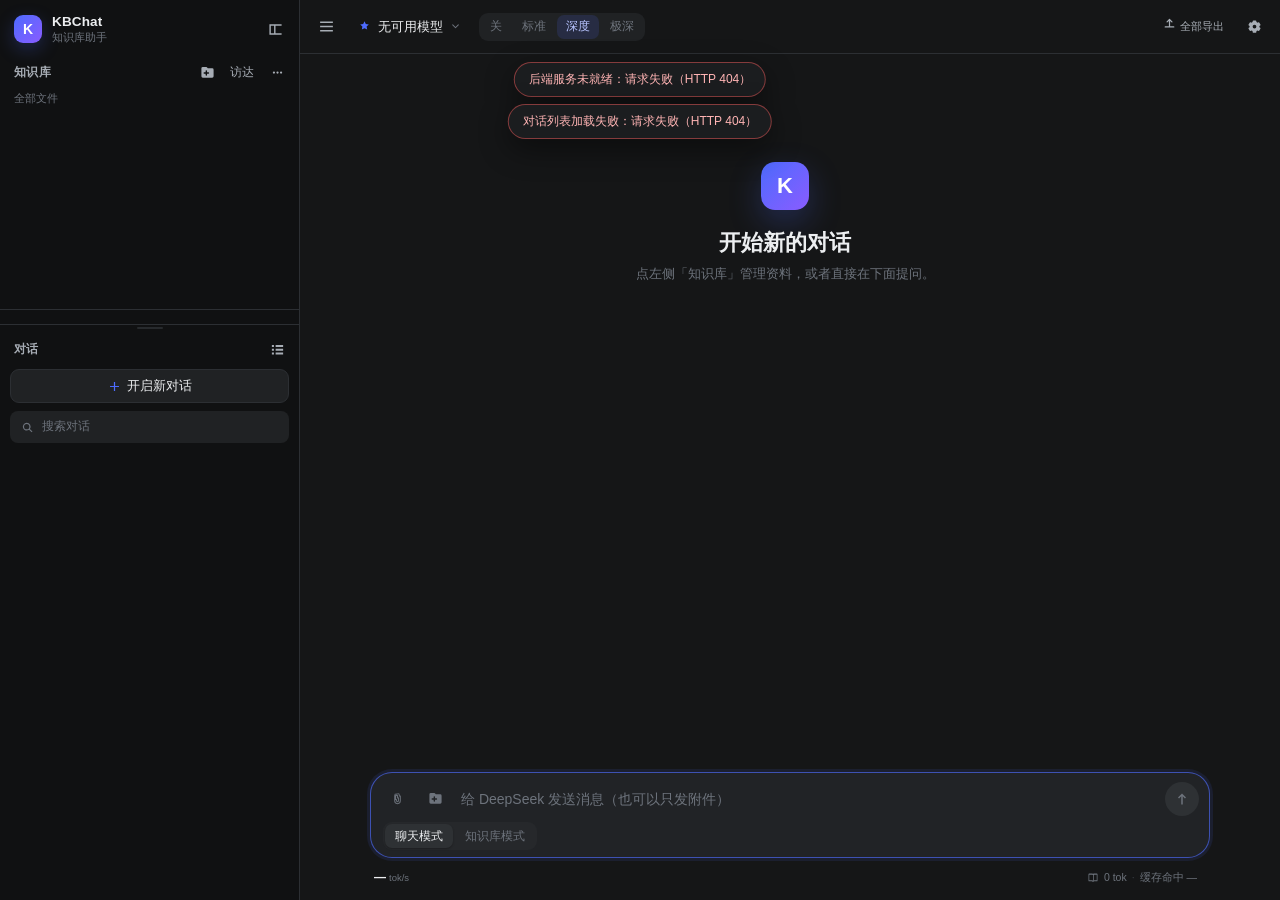
==== commit b65a091f: "增加拖放文件功能" ====
--- a/web/index.html
+++ b/web/index.html
@@ -143,7 +143,8 @@
         <div class="composer" id="composer">
           <div id="attachment-strip" class="attachment-strip" hidden></div>
           <div class="composer-row">
-            <button id="btn-attach" class="composer-icon" title="添加附件（可多选，最多 50 个）" aria-label="添加附件"></button>
+            <button id="btn-attach" class="composer-icon" title="添加附件（可多选，最多 500 个）" aria-label="添加附件"></button>
+            <button id="btn-folder-attach" class="composer-icon" title="添加文件夹（递归读取，最多 500 个）" aria-label="添加文件夹"></button>
             <textarea id="chat-input" rows="1" placeholder="给 DeepSeek 发送消息（也可以只发附件）" aria-label="消息输入框"></textarea>
             <button id="btn-clear-draft" class="composer-cancel" hidden>取消</button>
             <button id="btn-send" class="send-btn" disabled aria-label="发送"></button>
@@ -391,6 +392,7 @@
   <input type="file" id="file-upload-input" multiple hidden accept=".txt,.md,.csv,.pdf,.docx,.xlsx">
   <input type="file" id="folder-upload-input" webkitdirectory multiple hidden>
   <input type="file" id="chat-attach-input" multiple hidden accept=".txt,.md,.csv,.pdf,.docx,.xlsx,image/*">
+  <input type="file" id="chat-folder-input" webkitdirectory multiple hidden>
   <input type="file" id="edit-attach-input" multiple hidden accept=".txt,.md,.csv,.pdf,.docx,.xlsx,image/*">
   <input type="file" id="file-import-input" accept=".json,application/json" hidden>
 
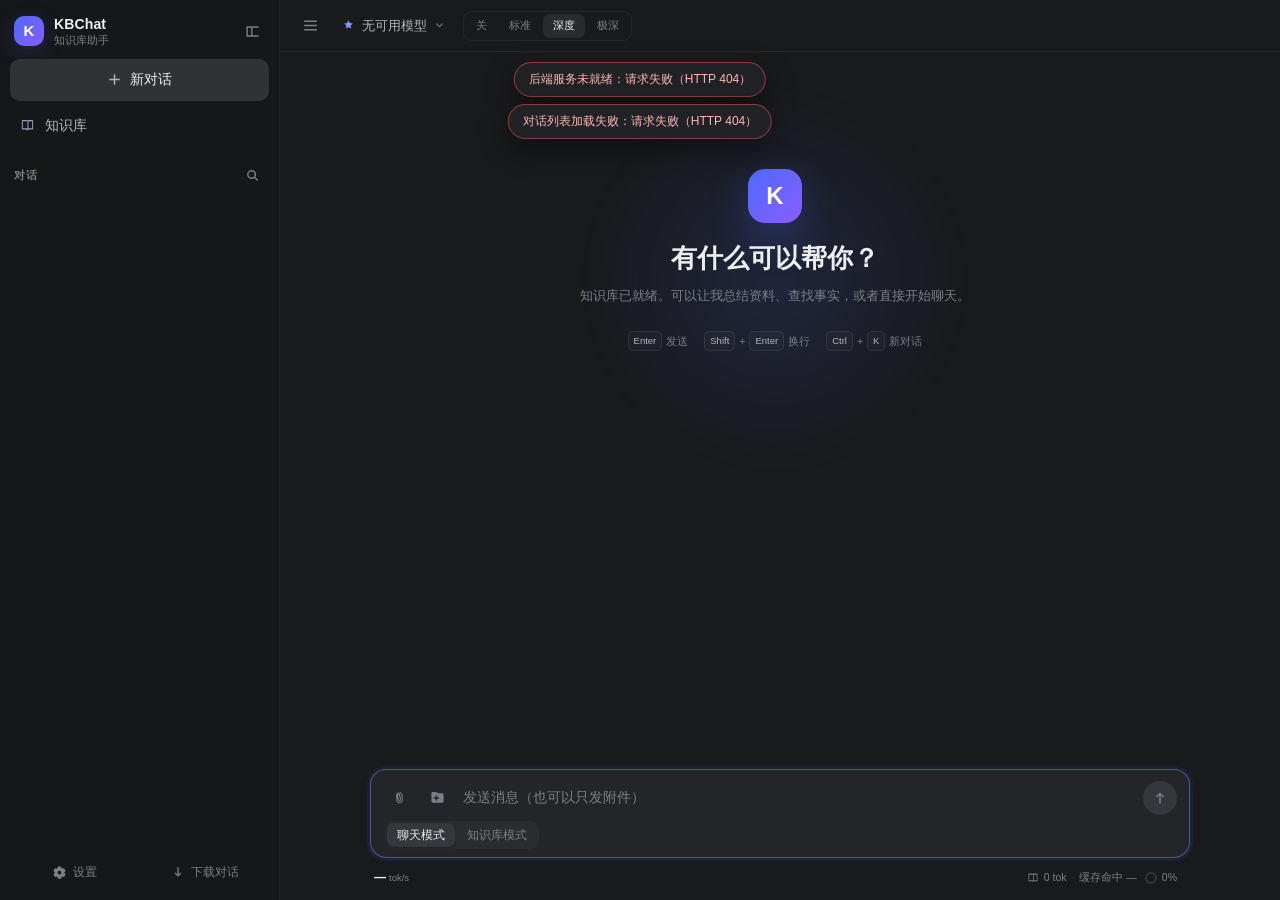
==== commit 8274b630: "update" ====
--- a/web/index.html
+++ b/web/index.html
@@ -11,8 +11,8 @@
 </head>
 <body>
   <div id="app">
-    <!-- ================= 侧边栏：只有对话 ================= -->
-    <aside id="sidebar" aria-label="对话侧边栏">
+    <!-- ================= 侧边栏 ================= -->
+    <aside id="sidebar" aria-label="侧边栏">
       <div class="sb-inner">
         <div class="sb-brand">
           <div class="brand-mark">K</div>
@@ -23,62 +23,38 @@
           <button id="btn-collapse-sidebar" class="icon-btn" title="收起侧边栏（Ctrl/⌘+B）" aria-label="收起侧边栏"></button>
         </div>
 
-        <section id="kb-section" class="kb-section" aria-label="知识库">
-          <div class="pane-head">
-            <div class="pane-title">
-              <span>知识库</span>
-              <span class="pane-count" id="kb-title-count"></span>
-            </div>
-            <div class="pane-actions">
-              <button id="btn-new-folder" class="icon-btn" title="新建目录" aria-label="新建目录"></button>
-              <button id="btn-open-finder" class="btn btn-ghost btn-xs" title="在访达中打开知识库">访达</button>
-              <button id="btn-kb-more" class="icon-btn" title="更多操作" aria-label="知识库更多操作"></button>
-            </div>
-          </div>
-          <div class="kb-toolbar">
-            <div class="kb-location" id="kb-location">全部文件</div>
-          </div>
-          <div class="tree-body">
-            <div id="tree" class="tree" role="tree"></div>
-            <div id="tree-empty" class="pane-empty" hidden>
-              <p>知识库还是空的</p>
-              <button id="btn-upload-empty" class="btn btn-primary btn-sm">在访达中打开</button>
-            </div>
-          </div>
-          <div class="kb-stats" id="kb-stats"></div>
-        </section>
-
-        <div id="sb-splitter" class="sb-splitter" title="拖动调整知识库 / 对话比例" role="separator" aria-orientation="horizontal"></div>
-
-        <section id="conv-section" class="conv-section" aria-label="对话列表">
-          <div class="pane-head">
-            <div class="pane-title">对话 <span class="pane-count" id="conv-count"></span></div>
-            <div class="pane-actions">
-              <button id="btn-conv-manage" class="icon-btn" title="批量管理" aria-label="批量管理" aria-pressed="false"></button>
-            </div>
-          </div>
-          <button id="btn-new-conv" class="conv-new-btn">
-            <span class="conv-new-ico" id="conv-new-ico"></span>
-            <span>开启新对话</span>
-          </button>
-          <button id="btn-open-search" class="conv-search-trigger" type="button" title="搜索所有对话内容">
-            <span class="conv-search-ico" id="conv-search-ico"></span>
-            <span>搜索对话</span>
-          </button>
-          <div id="conv-list" class="conv-list" role="listbox" aria-label="对话列表"></div>
-
-          <div id="conv-batch" class="conv-batch" hidden>
-            <div class="conv-batch-head">
-              <span id="conv-batch-count">已选 0 项</span>
-              <button id="conv-batch-all" class="link-btn">全选</button>
-            </div>
-            <div class="conv-batch-actions">
-              <button id="conv-batch-pin" class="btn btn-ghost btn-sm">置顶</button>
-              <button id="conv-batch-del" class="btn btn-danger btn-sm">删除</button>
-              <button id="conv-batch-cancel" class="btn btn-ghost btn-sm">取消</button>
-            </div>
-          </div>
-        </section>
+        <div class="sb-top">
+          <button id="btn-new-conv" class="sb-new" type="button" title="新对话（Ctrl/⌘+K）">
+            <span class="sb-new-ico" id="conv-new-ico"></span>
+            <span class="sb-new-label">新对话</span>
+          </button>
+
+          <nav class="sb-nav" aria-label="主导航">
+            <button id="btn-open-kb" class="sb-nav-item" type="button" title="打开知识库">
+              <span class="sb-nav-ico" id="kb-nav-ico"></span>
+              <span class="sb-nav-label">知识库</span>
+              <span class="sb-nav-count" id="kb-nav-count"></span>
+            </button>
+          </nav>
+        </div>
+
+        <div class="sb-sec-head">
+          <div class="sb-sec-title">对话 <span class="sb-sec-count" id="conv-count"></span></div>
+          <div class="sb-sec-actions">
+            <button id="btn-open-search" class="sb-icon-btn" type="button" title="搜索所有对话内容" aria-label="搜索对话"></button>
+          </div>
+        </div>
+
+        <div id="conv-list" class="conv-list" role="listbox" aria-label="对话列表"></div>
+
+        <div class="sb-foot">
+          <button id="btn-settings-side" class="sb-foot-btn" type="button" title="设置">
+            <span class="sb-foot-ico" id="ico-settings-side"></span><span>设置</span>
+          </button>
+          <button id="btn-download-conv" class="sb-foot-btn" type="button" title="下载对话（TXT）">
+            <span class="sb-foot-ico" id="ico-download-conv"></span><span>下载对话</span>
+          </button>
+        </div>
       </div>
       <div id="sidebar-resizer" class="sidebar-resizer" role="separator" aria-orientation="vertical" title="拖动调整侧边栏宽度"></div>
     </aside>
@@ -106,19 +82,19 @@
         </div>
 
         <div class="topbar-spacer"></div>
-
-        <button id="btn-export-conv" class="topbar-export" title="导出全部对话（txt）">
-          <span id="topbar-export-ico"></span>
-          <span class="topbar-export-label">全部导出</span>
-        </button>
-        <button id="btn-settings-top" class="icon-btn" title="设置" aria-label="设置"></button>
       </header>
 
       <div id="chat-scroll">
         <div id="chat-empty" class="chat-empty">
+          <div class="empty-glow" aria-hidden="true"></div>
           <div class="empty-mark">K</div>
-          <h1>开始新的对话</h1>
-          <p>点左侧「知识库」管理资料，或者直接在下面提问。</p>
+          <h1>有什么可以帮你？</h1>
+          <p>知识库已就绪。可以让我总结资料、查找事实，或者直接开始聊天。</p>
+          <div class="empty-hints">
+            <span><kbd>Enter</kbd> 发送</span>
+            <span><kbd>Shift</kbd> + <kbd>Enter</kbd> 换行</span>
+            <span><kbd>Ctrl</kbd> + <kbd>K</kbd> 新对话</span>
+          </div>
         </div>
 
         <div id="messages" class="messages" hidden></div>
@@ -145,7 +121,7 @@
           <div class="composer-row">
             <button id="btn-attach" class="composer-icon" title="添加附件（可多选，最多 500 个）" aria-label="添加附件"></button>
             <button id="btn-folder-attach" class="composer-icon" title="添加文件夹（递归读取，最多 500 个）" aria-label="添加文件夹"></button>
-            <textarea id="chat-input" rows="1" placeholder="给 DeepSeek 发送消息（也可以只发附件）" aria-label="消息输入框"></textarea>
+            <textarea id="chat-input" rows="1" placeholder="发送消息（也可以只发附件）" aria-label="消息输入框"></textarea>
             <button id="btn-clear-draft" class="composer-cancel" hidden>取消</button>
             <button id="btn-send" class="send-btn" disabled aria-label="发送"></button>
           </div>
@@ -168,16 +144,33 @@
             <span id="status-context">0 tok</span>
             <span class="status-dot">·</span>
             <span id="status-cache">缓存命中 —</span>
-          </button>
-        </div>
-        <div id="usage-pop" class="popover from-status" role="dialog" aria-label="Token 用量" hidden>
-          <div class="pop-head">
-            <span>Token 用量</span>
-            <span class="mini-badge" id="up-precision">—</span>
-          </div>
-          <div class="up-row"><span>当前上下文</span><b id="up-context">0 / 1,000,000</b></div>
-          <div class="up-bar"><span id="up-fill"></span></div>
-          <div class="up-row"><span>占上下文比例</span><b id="up-context-pct">0%</b></div>
+            <span class="status-ring" id="status-ring" aria-hidden="true"></span>
+            <span id="status-ring-pct">0%</span>
+          </button>
+        </div>
+        <div id="usage-pop" class="popover from-status" role="dialog" aria-label="上下文用量" hidden>
+          <div class="pop-head up-head">
+            <span>上下文已用 <b id="up-context-pct">0%</b></span>
+            <b class="up-total" id="up-context">~0 / 1M</b>
+          </div>
+          <div class="up-bar up-stack" id="up-bar">
+            <span class="up-seg up-seg-system" id="up-seg-system"></span>
+            <span class="up-seg up-seg-text" id="up-seg-text"></span>
+            <span class="up-seg up-seg-image" id="up-seg-image"></span>
+            <span class="up-seg up-seg-msg" id="up-seg-msg"></span>
+          </div>
+          <div class="up-items">
+            <div class="up-item" title="system prompt；知识库模式含检索到的参考资料"><i class="up-dot dot-system"></i><span>系统提示词</span><b id="up-system">~0</b></div>
+            <div class="up-item" title="上传的文本附件全文（已注入上下文的部分）"><i class="up-dot dot-text"></i><span>文本提示词</span><b id="up-text">~0</b></div>
+            <div class="up-item" id="up-image-row" title="当前用户消息中的图片，按尺寸估算视觉 token" hidden><i class="up-dot dot-image"></i><span>图片</span><b id="up-image">~0</b></div>
+            <div class="up-item" title="用户输入文字、助手回复、压缩摘要（模型实际看到的历史）"><i class="up-dot dot-msg"></i><span>对话消息</span><b id="up-msg">~0</b></div>
+          </div>
+          <div class="up-sep"></div>
+          <div class="up-compact-row">
+            <span class="up-compact-note" id="up-compact-note">上下文超过阈值时自动压缩较早消息</span>
+            <button type="button" class="up-compact-btn" id="up-compact-btn">压缩对话</button>
+          </div>
+          <div class="up-compact-info" id="up-compact-info" hidden></div>
           <div class="up-sep"></div>
           <div class="up-row"><span>本会话累计</span><b id="up-conv">0 tokens</b></div>
           <div class="up-grid">
@@ -191,7 +184,10 @@
             <div><span>缓存读取</span><b id="up-cache-hit">—</b></div>
           </div>
           <div class="up-sep"></div>
-          <p class="up-note" id="up-note">输入 = 每轮请求的 prompt（含历史与附件），逐轮累加；输出 = 每次回复。计数由 DeepSeek 分词器精确统计。</p>
+          <div class="up-note-line">
+            <span class="mini-badge" id="up-precision">—</span>
+            <p class="up-note" id="up-note">文本提示词 = 上传的文本附件全文；图片按尺寸估算视觉 token。下方输入/输出为本会话逐轮累加。</p>
+          </div>
         </div>
 
       </div>
@@ -222,25 +218,18 @@
         <button class="icon-btn" data-close="settings-modal" aria-label="关闭"></button>
       </div>
       <div class="settings-body">
-        <section class="settings-sec">
-          <h2>接口</h2>
-          <div class="form-item">
-            <label for="set-baseurl">Base URL</label>
-            <input type="text" id="set-baseurl" class="input" placeholder="https://api.example.com/v1" autocomplete="off">
-          </div>
-          <div class="form-item">
-            <label for="set-apikey">API Key</label>
-            <div class="input-affix">
-              <input type="password" id="set-apikey" class="input" placeholder="留空则不修改" autocomplete="new-password">
-              <button type="button" id="btn-key-toggle" class="icon-btn input-affix-btn" title="显示/隐藏" aria-label="显示或隐藏 API Key"></button>
+        <section class="settings-sec settings-sec-models">
+          <div class="settings-sec-head">
+            <div>
+              <h2>模型</h2>
+              <p class="settings-desc">填入各提供商的 API 密钥即可使用其模型。</p>
             </div>
           </div>
-          <div class="form-item">
-            <label for="set-model">模型</label>
-            <input type="text" id="set-model" class="input" list="model-options" placeholder="输入模型名称，例如 deepseek-flash" autocomplete="off">
-            <datalist id="model-options"></datalist>
-            <p class="form-hint">可直接输入其他 OpenAI 兼容模型名称；deepseek-flash 为建议值。</p>
-          </div>
+          <div id="provider-list" class="provider-list"></div>
+          <button id="btn-add-provider" class="provider-add" type="button">
+            <span class="provider-add-ico" id="provider-add-ico"></span>
+            <span>添加模型提供商</span>
+          </button>
         </section>
 
         <section class="settings-sec">
@@ -266,6 +255,57 @@
       <div class="modal-footer">
         <button class="btn btn-ghost" id="btn-settings-cancel">取消</button>
         <button class="btn btn-primary" id="btn-settings-save">保存</button>
+      </div>
+    </div>
+  </div>
+
+  <!-- ================= 模型提供商编辑 ================= -->
+  <div class="modal-mask" id="provider-modal" hidden>
+    <div class="modal modal-provider" role="dialog" aria-modal="true" aria-labelledby="provider-modal-title">
+      <div class="modal-head">
+        <div>
+          <h1 class="modal-title" id="provider-modal-title">添加模型提供商</h1>
+          <p class="modal-sub">连接中转站、自部署服务或其他兼容 OpenAI Chat Completions 的接口。</p>
+        </div>
+        <button class="icon-btn" data-close="provider-modal" aria-label="关闭"></button>
+      </div>
+      <div class="provider-form">
+        <div class="form-item">
+          <label for="prov-name">显示名称</label>
+          <input type="text" id="prov-name" class="input" placeholder="例如 DeepSeek" autocomplete="off">
+        </div>
+        <div class="form-item">
+          <label for="prov-baseurl">API 地址</label>
+          <input type="text" id="prov-baseurl" class="input" placeholder="https://api.deepseek.com/v1" autocomplete="off">
+          <p class="form-hint">兼容 OpenAI 的 /chat/completions 接口地址，通常以 /v1 结尾。</p>
+        </div>
+        <div class="form-item">
+          <label>API 协议</label>
+          <div class="provider-protocol">OpenAI Chat Completions</div>
+        </div>
+        <div class="form-item">
+          <label for="prov-apikey">API 密钥</label>
+          <div class="input-affix">
+            <input type="password" id="prov-apikey" class="input" placeholder="输入 API 密钥" autocomplete="new-password">
+            <button type="button" id="btn-provider-key-toggle" class="icon-btn input-affix-btn" title="显示/隐藏" aria-label="显示或隐藏 API 密钥"></button>
+          </div>
+          <p class="form-hint" id="prov-key-hint">留空表示不修改已保存的密钥。</p>
+        </div>
+        <div class="form-item">
+          <div class="provider-models-head">
+            <label>模型目录</label>
+            <button type="button" class="link-btn" id="btn-fetch-models">获取可用模型</button>
+          </div>
+          <div id="prov-models" class="provider-models"></div>
+          <button type="button" class="btn btn-secondary btn-sm provider-add-model" id="btn-add-model">
+            <span id="provider-add-model-ico"></span><span>添加模型</span>
+          </button>
+          <p class="form-hint">目录外 ID 仍可在顶栏「自定义模型…」中直接输入发送。</p>
+        </div>
+      </div>
+      <div class="modal-footer">
+        <button class="btn btn-ghost" id="btn-provider-cancel">取消</button>
+        <button class="btn btn-primary" id="btn-provider-save">保存</button>
       </div>
     </div>
   </div>
@@ -306,7 +346,7 @@
         <div class="finder-title-actions">
           <button id="finder-new-folder" class="icon-btn" title="新建文件夹" aria-label="新建文件夹"></button>
           <button id="finder-refresh" class="icon-btn" title="刷新" aria-label="刷新"></button>
-          <button id="finder-import" class="btn btn-ghost btn-xs" title="导入文件或文件夹">导入</button>
+          <button id="finder-import" class="btn btn-ghost btn-xs" title="添加文件或文件夹">添加</button>
         </div>
       </div>
 
@@ -354,7 +394,7 @@
       <div id="finder-drop" class="finder-drop" hidden>
         <div class="finder-drop-card">
           <span id="finder-drop-ico"></span>
-          <b>松开即可导入</b>
+          <b>松开即可添加</b>
           <small>文件与文件夹都会保留目录结构</small>
         </div>
       </div>
@@ -394,7 +434,6 @@
   <input type="file" id="chat-attach-input" multiple hidden accept=".txt,.md,.csv,.pdf,.docx,.xlsx,image/*">
   <input type="file" id="chat-folder-input" webkitdirectory multiple hidden>
   <input type="file" id="edit-attach-input" multiple hidden accept=".txt,.md,.csv,.pdf,.docx,.xlsx,image/*">
-  <input type="file" id="file-import-input" accept=".json,application/json" hidden>
 
   <script type="module" src="./app.js"></script>
 </body>
--- a/web/style.css
+++ b/web/style.css
@@ -316,7 +316,7 @@
 /* 用量弹层 */
 .popover {
   position: fixed; top: calc(var(--topbar-h) + 6px); right: 74px;
-  width: 336px; z-index: 80;
+  width: 336px; max-height: calc(100vh - 140px); overflow-y: auto; z-index: 80;
   padding: 14px 16px;
   background: var(--bg-elev);
   border: 1px solid var(--border-strong);
@@ -326,16 +326,85 @@
 }
 @keyframes pop-in { from { opacity: 0; transform: translateY(-4px) scale(.99); } to { opacity: 1; transform: none; } }
 .pop-head { display: flex; align-items: center; justify-content: space-between; margin-bottom: 10px; font-size: 12px; color: var(--text-2); font-weight: 600; }
+.up-head { align-items: baseline; }
+.up-head > span b { color: var(--text); font-weight: 600; font-variant-numeric: tabular-nums; }
+.up-total { color: var(--text-2); font-weight: 500; font-size: 11px; font-variant-numeric: tabular-nums; white-space: nowrap; }
 .up-row { display: flex; align-items: baseline; justify-content: space-between; gap: 10px; padding: 3px 0; font-size: 11.5px; color: var(--text-3); }
 .up-row b { font-weight: 500; color: var(--text); font-variant-numeric: tabular-nums; }
-.up-bar { height: 5px; margin: 5px 0 3px; border-radius: 3px; background: var(--surface-3); overflow: hidden; }
+.up-bar { height: 5px; margin: 7px 0 3px; border-radius: 3px; background: var(--surface-3); overflow: hidden; }
+.up-bar.up-stack { display: flex; gap: 2px; }
 .up-bar span { display: block; height: 100%; width: 0; background: var(--accent); border-radius: 3px; }
+.up-seg { transition: width .25s ease; }
+.up-seg-system { background: #9aa4b2; }
+.up-seg-text { background: #a78bfa; }
+.up-seg-msg { background: #4d6bfe; }
+.up-items { display: flex; flex-direction: column; gap: 1px; margin-top: 8px; }
+.up-item { display: flex; align-items: center; gap: 7px; padding: 2px 0; font-size: 11px; color: var(--text-3); }
+.up-item b { margin-left: auto; font-weight: 500; color: var(--text-2); font-variant-numeric: tabular-nums; }
+.up-dot { width: 7px; height: 7px; border-radius: 2px; flex: 0 0 auto; }
+.dot-system { background: #9aa4b2; }
+.dot-text { background: #a78bfa; }
+.dot-msg { background: #4d6bfe; }
+.up-compact-row { display: flex; align-items: center; gap: 8px; flex-wrap: wrap; }
+.up-compact-note { flex: 1 1 auto; min-width: 120px; font-size: 10px; line-height: 14px; color: var(--text-3); }
+.up-compact-btn {
+  flex: 0 0 auto; height: 24px; padding: 0 9px; white-space: nowrap;
+  border: 1px solid var(--border-strong); border-radius: 7px;
+  background: var(--surface); color: var(--text-2); font-size: 10.5px;
+  transition: border-color .12s, color .12s, background .12s;
+}
+.up-compact-btn:hover:not(:disabled) { border-color: var(--accent); color: var(--text); background: var(--accent-soft); }
+.up-compact-btn:disabled { opacity: .5; cursor: default; }
+.up-compact-info { margin-top: 7px; padding: 6px 8px; border-radius: 7px; background: var(--surface-2); color: var(--text-2); font-size: 10.5px; line-height: 15px; font-variant-numeric: tabular-nums; }
 .up-sep { height: 1px; background: var(--border); margin: 9px 0 7px; }
 .up-grid { display: grid; grid-template-columns: repeat(3, 1fr); gap: 8px; margin: 4px 0 2px; }
 .up-grid div { background: var(--surface); border: 1px solid var(--border); border-radius: 8px; padding: 6px 8px; }
 .up-grid span { display: block; font-size: 9.5px; color: var(--text-3); }
 .up-grid b { display: block; font-size: 12px; font-weight: 500; font-variant-numeric: tabular-nums; }
-.up-note { margin-top: 9px; font-size: 10px; line-height: 16px; color: var(--text-3); }
+.up-note { margin-top: 0; font-size: 10px; line-height: 16px; color: var(--text-3); }
+.up-note-line { display: flex; align-items: flex-start; gap: 7px; margin-top: 9px; }
+.up-note-line .mini-badge { flex: 0 0 auto; margin-top: 1px; }
+
+/* 上下文压缩检查点卡片 */
+.compact-card {
+  align-self: stretch;
+  border: 1px dashed var(--border-strong);
+  border-radius: 11px;
+  background: linear-gradient(180deg, rgba(77, 107, 254, .05), rgba(77, 107, 254, 0));
+  overflow: hidden;
+}
+.compact-toggle {
+  width: 100%; display: flex; align-items: center; gap: 8px;
+  padding: 9px 12px; text-align: left;
+  color: var(--text-2); font-size: 11.5px;
+}
+.compact-toggle:hover { background: var(--surface); }
+.compact-ico { display: flex; color: #a78bfa; }
+.compact-title { color: var(--text-2); font-weight: 600; }
+.compact-meta { color: var(--text-3); font-variant-numeric: tabular-nums; }
+.compact-source {
+  margin-left: auto; padding: 1px 7px; border-radius: 999px;
+  background: var(--surface-2); color: var(--text-3);
+  font-size: 9.5px; white-space: nowrap;
+}
+.compact-caret { display: flex; color: var(--text-3); transition: transform .15s; }
+.compact-card.open .compact-caret { transform: rotate(180deg); }
+.compact-body { padding: 0 12px 12px; }
+.compact-note { font-size: 10.5px; line-height: 16px; color: var(--text-3); margin-bottom: 7px; }
+.compact-summary {
+  max-height: 340px; overflow: auto;
+  padding: 10px 12px; border-radius: 9px;
+  background: var(--surface); border: 1px solid var(--border);
+  font-size: 12px; line-height: 20px; color: var(--text-2);
+}
+.compact-summary.md-body { font-size: 12.5px; line-height: 21px; color: var(--text-2); }
+.compact-summary.md-body h1, .compact-summary.md-body h2,
+.compact-summary.md-body h3, .compact-summary.md-body h4 {
+  font-size: 13.5px; line-height: 20px; margin: 10px 0 5px;
+}
+.compact-summary > :first-child { margin-top: 0; }
+.compact-summary > :last-child { margin-bottom: 0; }
+.msg-retry.compacting { color: #a9b8ff; }
 
 /* ============================================================
    对话流
@@ -1132,6 +1201,14 @@
 .status-tokens:hover { background: var(--surface); border-color: var(--border); color: var(--text-2); }
 .status-db { display: flex; color: var(--text-3); }
 .status-dot { color: var(--border-strong); }
+.status-ring {
+  width: 12px; height: 12px; margin-left: 3px; border-radius: 50%;
+  background: conic-gradient(var(--accent) calc(var(--pct, 0) * 1%), var(--surface-3) 0);
+  -webkit-mask: radial-gradient(farthest-side, transparent calc(100% - 2px), #000 calc(100% - 1.6px));
+  mask: radial-gradient(farthest-side, transparent calc(100% - 2px), #000 calc(100% - 1.6px));
+  flex: 0 0 auto;
+  transition: background .2s;
+}
 
 .popover.from-status { top: auto; bottom: calc(100px + env(safe-area-inset-bottom)); right: 22px; }
 .up-grid-cache div { background: var(--surface-2); }
@@ -1641,3 +1718,387 @@
 
 /* 点击最后一条定位时临时增加的滚动余量，用户滚动后自动移除 */
 .qn-scroll-pad { flex: 0 0 auto; width: 100%; }
+
+/* ============================================================
+   DSH 风格界面重设计
+   - 侧边栏：新对话 / 知识库 / 对话列表 / 导入导出设置
+   - 顶栏：模型 / 思考档位 / 单条与全部导出
+   - 对话：更大的留白、更轻的边框、更顺的 hover/选中反馈
+   ============================================================ */
+:root {
+  --bg: #191a1c;
+  --bg-sidebar: #161719;
+  --bg-elev: #202225;
+  --surface: #232528;
+  --surface-2: #2a2c30;
+  --surface-3: #34373b;
+  --border: #2a2c30;
+  --border-strong: #3b3e43;
+  --text: #eceef0;
+  --text-2: #b2b6bd;
+  --text-3: #7a7f87;
+  --user-bubble: #283348;
+  --sidebar-w: 280px;
+  --topbar-h: 52px;
+}
+
+#sidebar {
+  background: var(--bg-sidebar);
+  border-right: 1px solid rgba(255, 255, 255, .045);
+}
+.sb-brand { padding: 16px 14px 12px; gap: 10px; }
+.brand-mark {
+  width: 30px; height: 30px; flex-basis: 30px;
+  border-radius: 10px; font-size: 15px;
+  box-shadow: 0 6px 20px rgba(77, 107, 254, .22);
+}
+.brand-text b { font-size: 14px; font-weight: 600; }
+.brand-text span { font-size: 10.5px; color: var(--text-3); }
+#btn-collapse-sidebar { width: 26px; height: 26px; border-radius: 7px; color: var(--text-3); }
+
+.sb-top { padding: 0 10px; flex: 0 0 auto; }
+.sb-new {
+  width: 100%; height: 42px;
+  display: flex; align-items: center; justify-content: center; gap: 8px;
+  padding: 0 12px; border-radius: 10px;
+  background: #303235; color: var(--text);
+  font-size: 13.5px; font-weight: 500;
+  transition: background .15s ease, transform .15s ease;
+}
+.sb-new:hover { background: #393b3f; }
+.sb-new:active { transform: scale(.995); }
+.sb-new-ico { display: flex; color: var(--text-2); }
+.sb-new-label { flex: 0 0 auto; }
+.sb-nav { padding: 6px 0 0; }
+.sb-nav-item {
+  width: 100%; height: 38px;
+  display: flex; align-items: center; gap: 10px;
+  padding: 0 10px; border-radius: 8px;
+  color: var(--text-2); font-size: 13.5px;
+  transition: background .15s ease, color .15s ease;
+}
+.sb-nav-item:hover { background: var(--surface); color: var(--text); }
+.sb-nav-ico { display: flex; color: #93a4c6; }
+.sb-nav-label { flex: 1 1 auto; text-align: left; }
+.sb-nav-count { color: var(--text-3); font-size: 10.5px; font-variant-numeric: tabular-nums; }
+
+.sb-sec-head {
+  display: flex; align-items: center; justify-content: space-between;
+  padding: 18px 14px 6px; flex: 0 0 auto;
+}
+.sb-sec-title {
+  display: flex; align-items: baseline; gap: 5px;
+  color: var(--text-3); font-size: 11px; font-weight: 600;
+  letter-spacing: .06em;
+}
+.sb-sec-count { font-weight: 400; letter-spacing: 0; font-variant-numeric: tabular-nums; }
+.sb-sec-actions { display: flex; align-items: center; gap: 2px; }
+.sb-icon-btn {
+  width: 26px; height: 26px; border-radius: 7px;
+  display: grid; place-items: center; color: var(--text-3);
+  transition: background .12s ease, color .12s ease;
+}
+.sb-icon-btn:hover { background: var(--surface); color: var(--text); }
+
+.conv-list { padding: 0 8px 10px; }
+.conv-group {
+  padding: 12px 7px 4px;
+  font-size: 10px; font-weight: 500; letter-spacing: .05em;
+  color: var(--text-3); user-select: none;
+}
+.conv-item {
+  --conv-bg: var(--surface);
+  position: relative;
+  display: flex; align-items: center; gap: 9px;
+  min-height: 38px; padding: 0 9px;
+  border-radius: 9px; cursor: pointer;
+  transition: background .14s ease;
+}
+.conv-item:hover { background: var(--conv-bg); }
+.conv-item.selected { --conv-bg: #292b2f; background: var(--conv-bg); }
+.conv-dot {
+  width: 6px; height: 6px; flex: 0 0 6px; border-radius: 50%;
+  background: transparent; box-shadow: inset 0 0 0 1px #4a4e55;
+  transition: background .15s ease, box-shadow .15s ease;
+}
+.conv-item.selected .conv-dot {
+  background: var(--accent);
+  box-shadow: 0 0 0 3px rgba(77, 107, 254, .14);
+}
+.conv-title {
+  flex: 1 1 auto; min-width: 0;
+  color: var(--text-2); font-size: 13px; line-height: 19px;
+  white-space: nowrap; overflow: hidden; text-overflow: ellipsis;
+  transition: color .14s ease;
+}
+.conv-item:hover .conv-title, .conv-item.selected .conv-title { color: var(--text); }
+.conv-meta {
+  display: flex; align-items: center; gap: 5px; flex: 0 0 auto;
+  color: var(--text-3); transition: opacity .12s ease;
+}
+.conv-time { font-size: 10px; line-height: 1; white-space: nowrap; font-variant-numeric: tabular-nums; }
+.conv-pin { display: flex; color: var(--text-3); }
+.conv-item:hover .conv-meta { opacity: 0; }
+.conv-actions {
+  position: absolute; right: 6px; top: 50%; transform: translateY(-50%);
+  display: flex; align-items: center; gap: 1px;
+  padding-left: 18px; border-radius: 8px;
+  background: linear-gradient(90deg, transparent, var(--conv-bg) 28%);
+  opacity: 0; pointer-events: none;
+  transition: opacity .12s ease;
+}
+.conv-item:hover .conv-actions, .conv-item:focus-within .conv-actions {
+  opacity: 1; pointer-events: auto;
+}
+.conv-act {
+  width: 24px; height: 24px; border-radius: 6px;
+  display: grid; place-items: center; color: var(--text-3);
+  transition: background .12s ease, color .12s ease;
+}
+.conv-act:hover { background: rgba(255, 255, 255, .07); color: var(--text); }
+.conv-act.danger:hover { background: rgba(240, 91, 91, .15); color: var(--danger); }
+.conv-empty {
+  display: flex; flex-direction: column; align-items: center; gap: 3px;
+  padding: 36px 12px; text-align: center;
+  color: var(--text-3); font-size: 12px; line-height: 1.7;
+}
+.conv-empty-ico { display: flex; margin-bottom: 4px; opacity: .8; }
+.conv-empty-sub { font-size: 10.5px; opacity: .75; }
+
+.sb-foot {
+  flex: 0 0 auto;
+  display: grid; grid-template-columns: repeat(3, 1fr); gap: 3px;
+  padding: 8px 10px 10px;
+  border-top: 1px solid rgba(255, 255, 255, .05);
+}
+.sb-foot-btn {
+  height: 32px; border-radius: 8px;
+  display: flex; align-items: center; justify-content: center; gap: 6px;
+  color: var(--text-3); font-size: 11.5px;
+  transition: background .12s ease, color .12s ease;
+}
+.sb-foot-btn:hover { background: var(--surface); color: var(--text); }
+.sb-foot-ico { display: flex; }
+
+/* ---- 顶栏 ---- */
+#topbar {
+  padding: 0 16px; gap: 8px;
+  border-bottom: 1px solid rgba(255, 255, 255, .05);
+  background: var(--bg);
+}
+#btn-hamburger { color: var(--text-3); }
+.topbar-btn { height: 30px; padding: 0 9px; border-radius: 8px; font-size: 12.5px; color: var(--text-2); }
+.topbar-btn:hover { background: var(--surface); color: var(--text); }
+.model-star { color: #8296ff; }
+#model-select-label { max-width: 210px; }
+.depth-seg {
+  padding: 2px; border-radius: 9px;
+  background: transparent; border: 1px solid rgba(255, 255, 255, .06);
+}
+.seg-btn { height: 24px; padding: 0 10px; font-size: 11px; color: var(--text-3); }
+.seg-btn.active { background: #292b2f; color: var(--text); }
+.topbar-export { color: var(--text-3); font-size: 11px; }
+.topbar-export:hover { background: var(--surface); color: var(--text); }
+
+/* ---- 空态 ---- */
+.chat-empty { position: relative; padding-top: 13vh; }
+.empty-glow {
+  position: absolute; left: 50%; top: 2vh;
+  width: 420px; height: 420px; transform: translateX(-50%);
+  background: radial-gradient(circle, rgba(77, 107, 254, .14), transparent 65%);
+  filter: blur(8px); pointer-events: none;
+}
+.empty-mark {
+  position: relative;
+  width: 54px; height: 54px; border-radius: 17px;
+  font-size: 24px; letter-spacing: 0;
+  box-shadow: 0 14px 40px rgba(77, 107, 254, .28);
+}
+.chat-empty h1 { position: relative; margin: 18px 0 8px; font-size: 26px; line-height: 1.35; font-weight: 600; }
+.chat-empty p { position: relative; max-width: 430px; margin: 0 auto; font-size: 13px; line-height: 1.8; color: var(--text-3); }
+.empty-hints {
+  position: relative;
+  display: flex; align-items: center; justify-content: center; flex-wrap: wrap;
+  gap: 16px; margin-top: 24px;
+  color: var(--text-3); font-size: 10.5px;
+}
+.empty-hints span { display: inline-flex; align-items: center; gap: 4px; }
+.empty-hints kbd {
+  padding: 1px 5px; border-radius: 5px;
+  border: 1px solid rgba(255, 255, 255, .08);
+  background: rgba(255, 255, 255, .025);
+  font-family: var(--font); font-size: 9.5px; color: var(--text-2);
+}
+
+/* ---- 对话内容 ---- */
+.messages { max-width: 820px; padding: 24px 22px 10px; gap: 24px; }
+.msg-user { font-size: 13.5px; line-height: 22px; padding: 10px 14px; background: var(--user-bubble); }
+.msg-ai { padding-right: 2px; }
+.md-body { font-size: 13.5px; line-height: 23px; }
+.msg-foot { margin-top: 4px; }
+.composer {
+  max-width: 820px;
+  border-radius: 16px;
+  padding: 10px 12px 8px;
+  background: #202225;
+}
+.composer:focus-within {
+  border-color: rgba(109, 126, 255, .55);
+  box-shadow: 0 0 0 3px rgba(77, 107, 254, .1);
+  background: #232528;
+}
+#chat-input { font-size: 13.5px; line-height: 22px; }
+.status-bar { max-width: 820px; }
+.popover { width: 340px; }
+
+/* ---- 响应式 ---- */
+@media (max-width: 1180px) {
+  :root { --sidebar-w: 280px; }
+}
+@media (max-width: 960px) {
+  #sidebar { width: min(86vw, 320px); }
+  body.sidebar-collapsed #sidebar { width: min(86vw, 320px); }
+  .messages { padding: 20px 16px 8px; }
+  .chat-empty h1 { font-size: 22px; }
+}
+@media (max-width: 520px) {
+  .sb-new-kbd { display: none; }
+  .sb-foot-btn span:last-child { display: none; }
+  .sb-foot-btn { height: 34px; }
+  .empty-hints { display: none; }
+  .chat-empty { padding-top: 10vh; }
+  .chat-empty h1 { font-size: 21px; }
+  #topbar { padding: 0 10px; }
+  .topbar-export-label { display: none; }
+  .topbar-export { width: 28px; padding: 0; justify-content: center; }
+}
+@media (hover: none) {
+  .conv-actions { opacity: 1; pointer-events: auto; position: static; transform: none; padding-left: 0; background: none; }
+  .conv-item:hover .conv-meta { opacity: 1; }
+  .conv-item { gap: 6px; }
+  .conv-time { display: none; }
+}
+
+/* 导出菜单按钮：桌面显示图标+文字，窄屏只留图标 */
+.topbar-export .caret { display: flex; color: var(--text-3); margin-left: 1px; }
+@media (max-width: 1100px) {
+  .topbar-export { width: auto; padding: 0 8px; gap: 4px; }
+  .topbar-export-label { display: none; }
+}
+@media (max-width: 520px) {
+  #export-caret { display: none; }
+  .topbar-export { width: 28px; padding: 0; justify-content: center; }
+}
+
+/* ============================================================
+   模型提供商（设置）
+   ============================================================ */
+.modal-settings { width: min(540px, 92vw); }
+.settings-sec-head h2 { margin-bottom: 2px; }
+.settings-sec-models h2 { font-size: 17px; color: var(--text); letter-spacing: 0; }
+.settings-desc { font-size: 12px; line-height: 1.7; color: var(--text-3); margin-bottom: 12px; }
+.provider-list { display: flex; flex-direction: column; gap: 8px; }
+.provider-card {
+  display: flex; align-items: center; gap: 10px;
+  padding: 12px 13px;
+  background: var(--surface);
+  border: 1px solid var(--border);
+  border-radius: 12px;
+  transition: border-color .15s ease, background .15s ease;
+}
+.provider-card:hover { background: var(--surface-2); }
+.provider-card.active { border-color: rgba(77, 107, 254, .5); }
+.provider-status-dot {
+  width: 8px; height: 8px; flex: 0 0 8px; border-radius: 50%;
+  background: var(--danger); box-shadow: 0 0 0 3px rgba(240, 91, 91, .1);
+}
+.provider-status-dot.ok { background: var(--success); box-shadow: 0 0 0 3px rgba(67, 201, 139, .1); }
+.provider-main { flex: 1 1 auto; min-width: 0; }
+.provider-name { display: flex; align-items: center; gap: 7px; font-size: 13.5px; font-weight: 500; color: var(--text); }
+.provider-badge {
+  padding: 1px 6px; border-radius: 999px;
+  background: var(--surface-2); color: var(--text-3);
+  font-size: 9.5px; font-weight: 400;
+}
+.provider-badge.active { background: var(--accent-soft); color: #b8c4ff; }
+.provider-meta {
+  margin-top: 3px; color: var(--text-3); font-size: 10.5px;
+  white-space: nowrap; overflow: hidden; text-overflow: ellipsis;
+}
+.provider-actions { display: flex; align-items: center; gap: 4px; flex: 0 0 auto; }
+.provider-act {
+  height: 26px; padding: 0 9px; border-radius: 7px;
+  border: 1px solid var(--border); color: var(--text-2); font-size: 11px;
+  transition: background .12s ease, color .12s ease, border-color .12s ease;
+}
+.provider-act:hover { background: var(--surface-3); color: var(--text); }
+.provider-act.primary { border-color: rgba(77, 107, 254, .5); color: #b8c4ff; }
+.provider-act.primary:hover { background: var(--accent-soft); }
+.provider-act.danger:hover { border-color: rgba(240, 91, 91, .4); color: var(--danger); }
+.provider-add {
+  width: 100%; height: 46px; margin-top: 10px;
+  display: flex; align-items: center; justify-content: center; gap: 8px;
+  border: 1px dashed var(--border-strong); border-radius: 12px;
+  color: var(--text-2); font-size: 12.5px;
+  transition: border-color .15s ease, background .15s ease, color .15s ease;
+}
+.provider-add:hover { border-color: var(--accent); background: rgba(77, 107, 254, .05); color: var(--text); }
+.provider-add-ico { display: flex; }
+
+.modal-provider { width: min(560px, 92vw); }
+.provider-form { padding: 2px 20px 6px; max-height: calc(100vh - 230px); overflow-y: auto; }
+.provider-protocol {
+  height: 34px; display: flex; align-items: center;
+  padding: 0 10px; border-radius: 8px;
+  background: var(--surface); border: 1px solid var(--border);
+  color: var(--text-2); font-size: 12px;
+}
+.provider-models-head { display: flex; align-items: center; justify-content: space-between; gap: 10px; }
+.provider-models { display: flex; flex-direction: column; gap: 6px; margin-bottom: 8px; }
+.provider-model-row { display: flex; align-items: center; gap: 6px; }
+.provider-model-row .input { flex: 1 1 auto; }
+.provider-model-row .icon-btn { flex: 0 0 auto; color: var(--text-3); }
+.provider-model-row .icon-btn:hover { color: var(--danger); background: rgba(240, 91, 91, .1); }
+.provider-model-empty {
+  padding: 16px; margin-bottom: 8px;
+  border: 1px dashed var(--border-strong); border-radius: 9px;
+  text-align: center; color: var(--text-3); font-size: 11.5px; line-height: 1.7;
+}
+.provider-add-model { display: inline-flex; align-items: center; gap: 6px; }
+
+/* 顶栏模型菜单的分组 */
+#model-menu { max-height: min(420px, 62vh); overflow-y: auto; }
+.dropdown-group {
+  display: flex; align-items: center; gap: 6px;
+  padding: 8px 9px 4px;
+  color: var(--text-3); font-size: 10px; font-weight: 500; letter-spacing: .05em;
+  user-select: none;
+}
+.model-group-dot { width: 6px; height: 6px; border-radius: 50%; background: var(--danger); }
+.model-group-dot.ok { background: var(--success); }
+.model-group-name { flex: 1; min-width: 0; overflow: hidden; text-overflow: ellipsis; white-space: nowrap; }
+.model-group-active { color: var(--accent); font-size: 9px; letter-spacing: 0; }
+.dropdown-empty { padding: 4px 9px 7px; color: var(--text-3); font-size: 11px; }
+.provider-badge.ok { background: rgba(67, 201, 139, .12); color: #7ee0b3; }
+.provider-badge.off { background: rgba(240, 91, 91, .1); color: #ff9b9b; }
+@media (max-width: 520px) {
+  .provider-card { flex-wrap: wrap; }
+  .provider-main { flex-basis: calc(100% - 30px); }
+  .provider-actions { width: 100%; justify-content: flex-end; }
+  .provider-form { padding-left: 14px; padding-right: 14px; }
+  .settings-sec-models h2 { font-size: 16px; }
+}
+.settings-sec > h2 { font-size: 14px; color: var(--text); letter-spacing: 0; }
+/* 底部只保留「设置 + 下载对话」，设置固定在左下角，去掉分隔线 */
+.sb-foot {
+  grid-template-columns: repeat(2, 1fr);
+  border-top: 0;
+  padding: 8px 10px 12px;
+}
+.up-seg-image { background: #e0a35e; }
+.dot-image { background: #e0a35e; }
+/* 分段颜色需要压过 .up-bar span 的默认背景 */
+.up-bar .up-seg-system { background: #9aa4b2; }
+.up-bar .up-seg-text { background: #a78bfa; }
+.up-bar .up-seg-image { background: #e0a35e; }
+.up-bar .up-seg-msg { background: #4d6bfe; }
